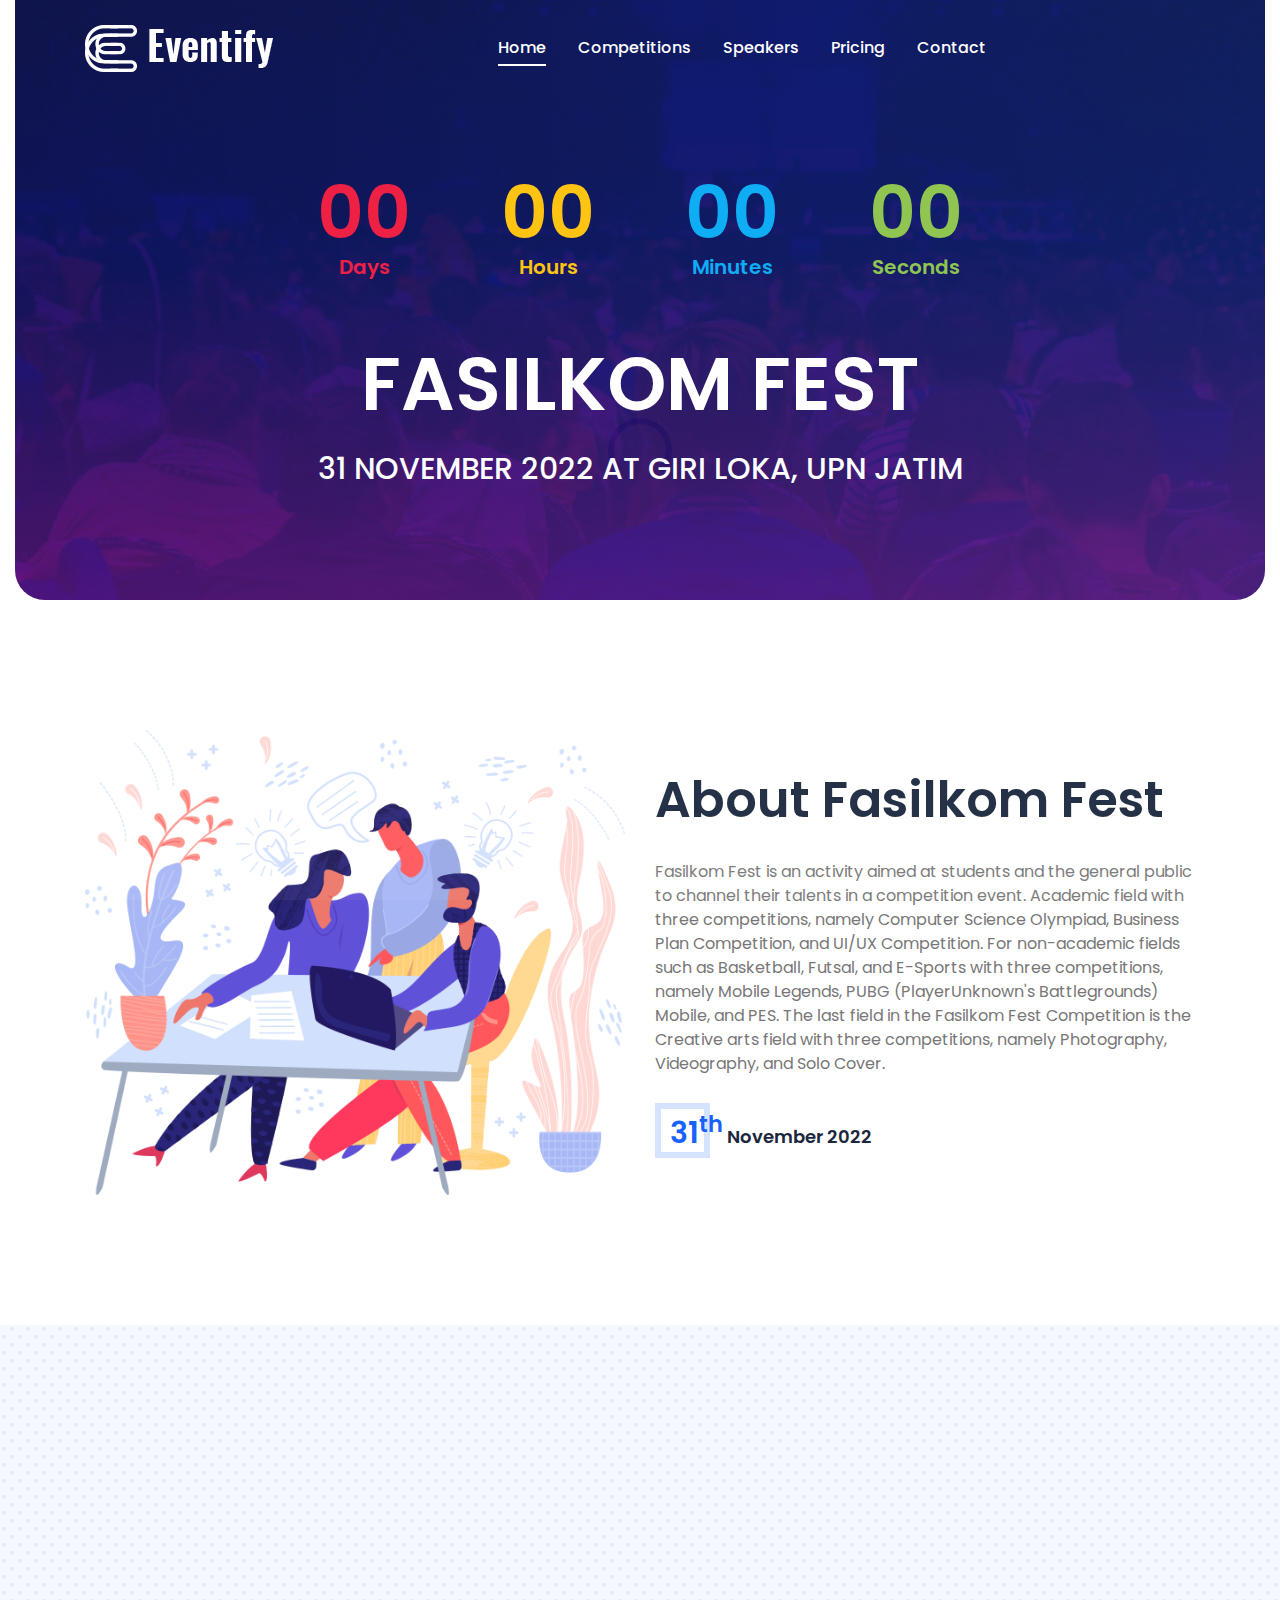
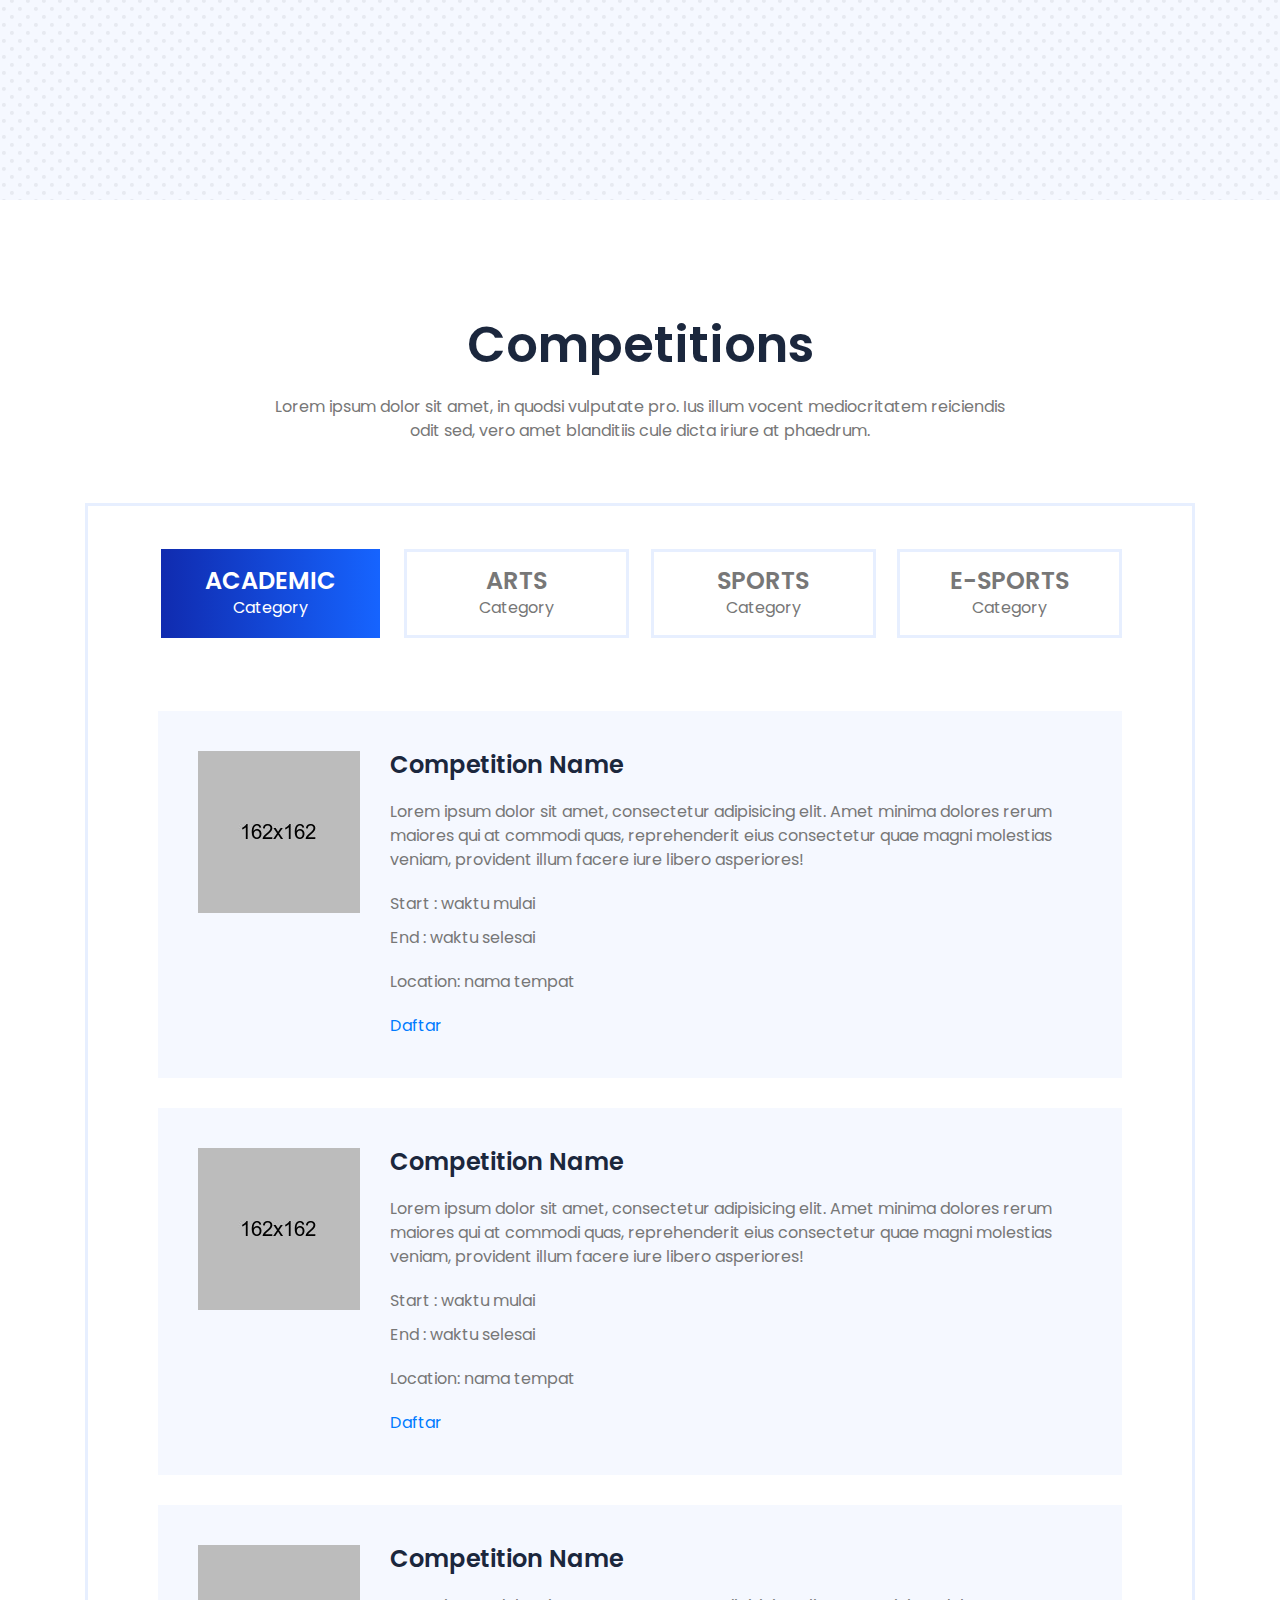
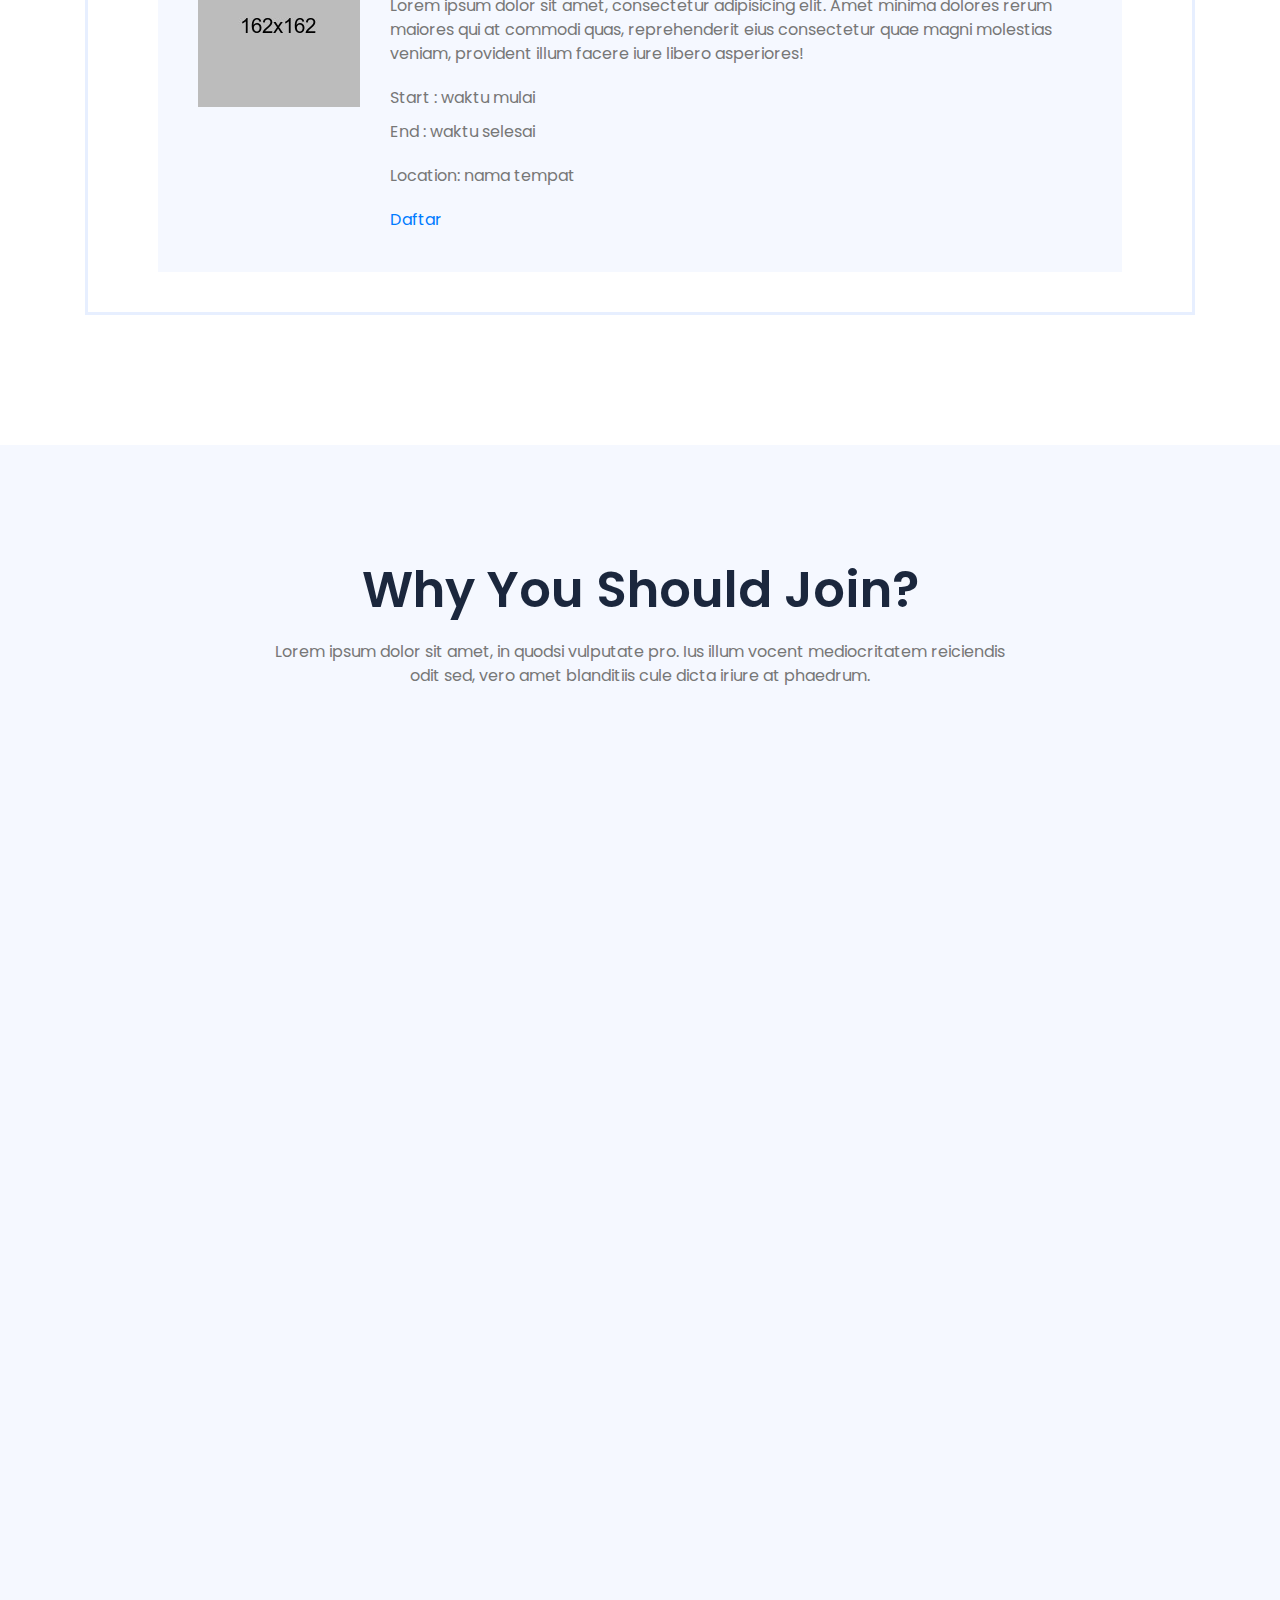
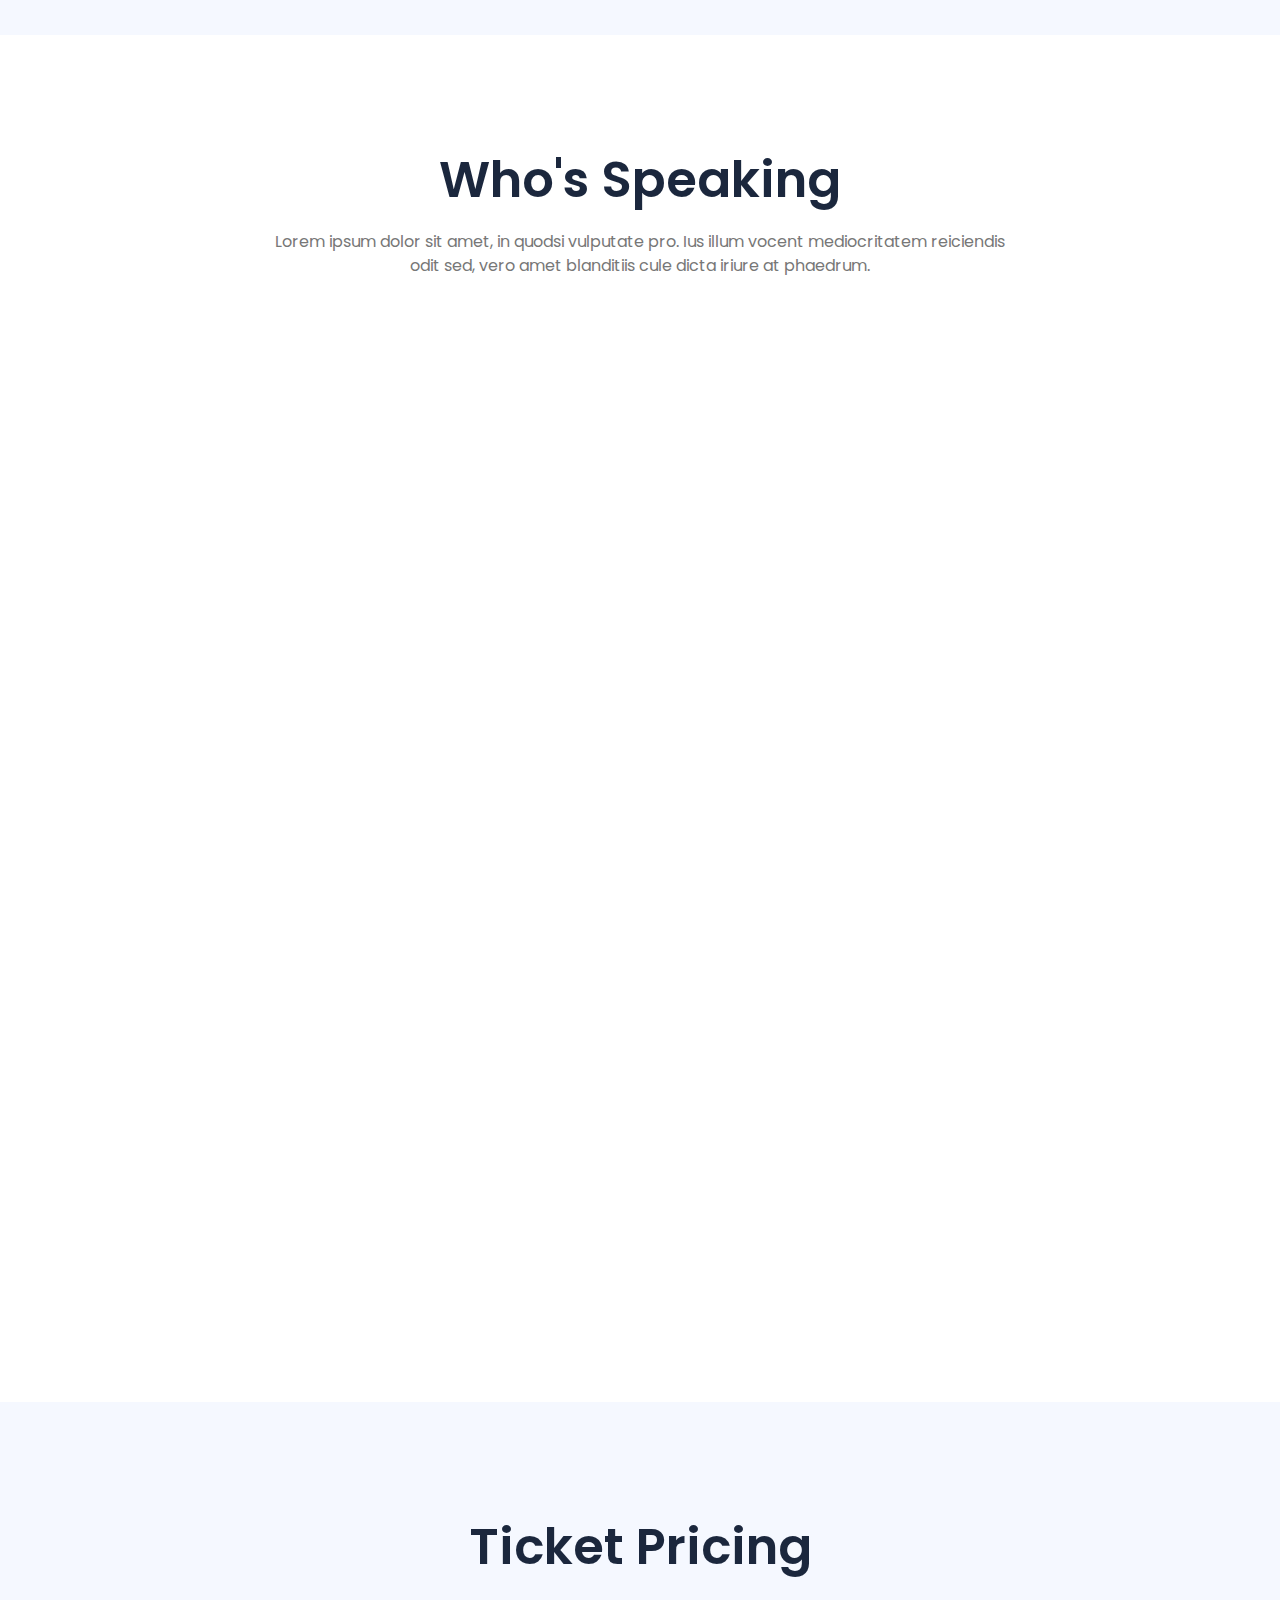
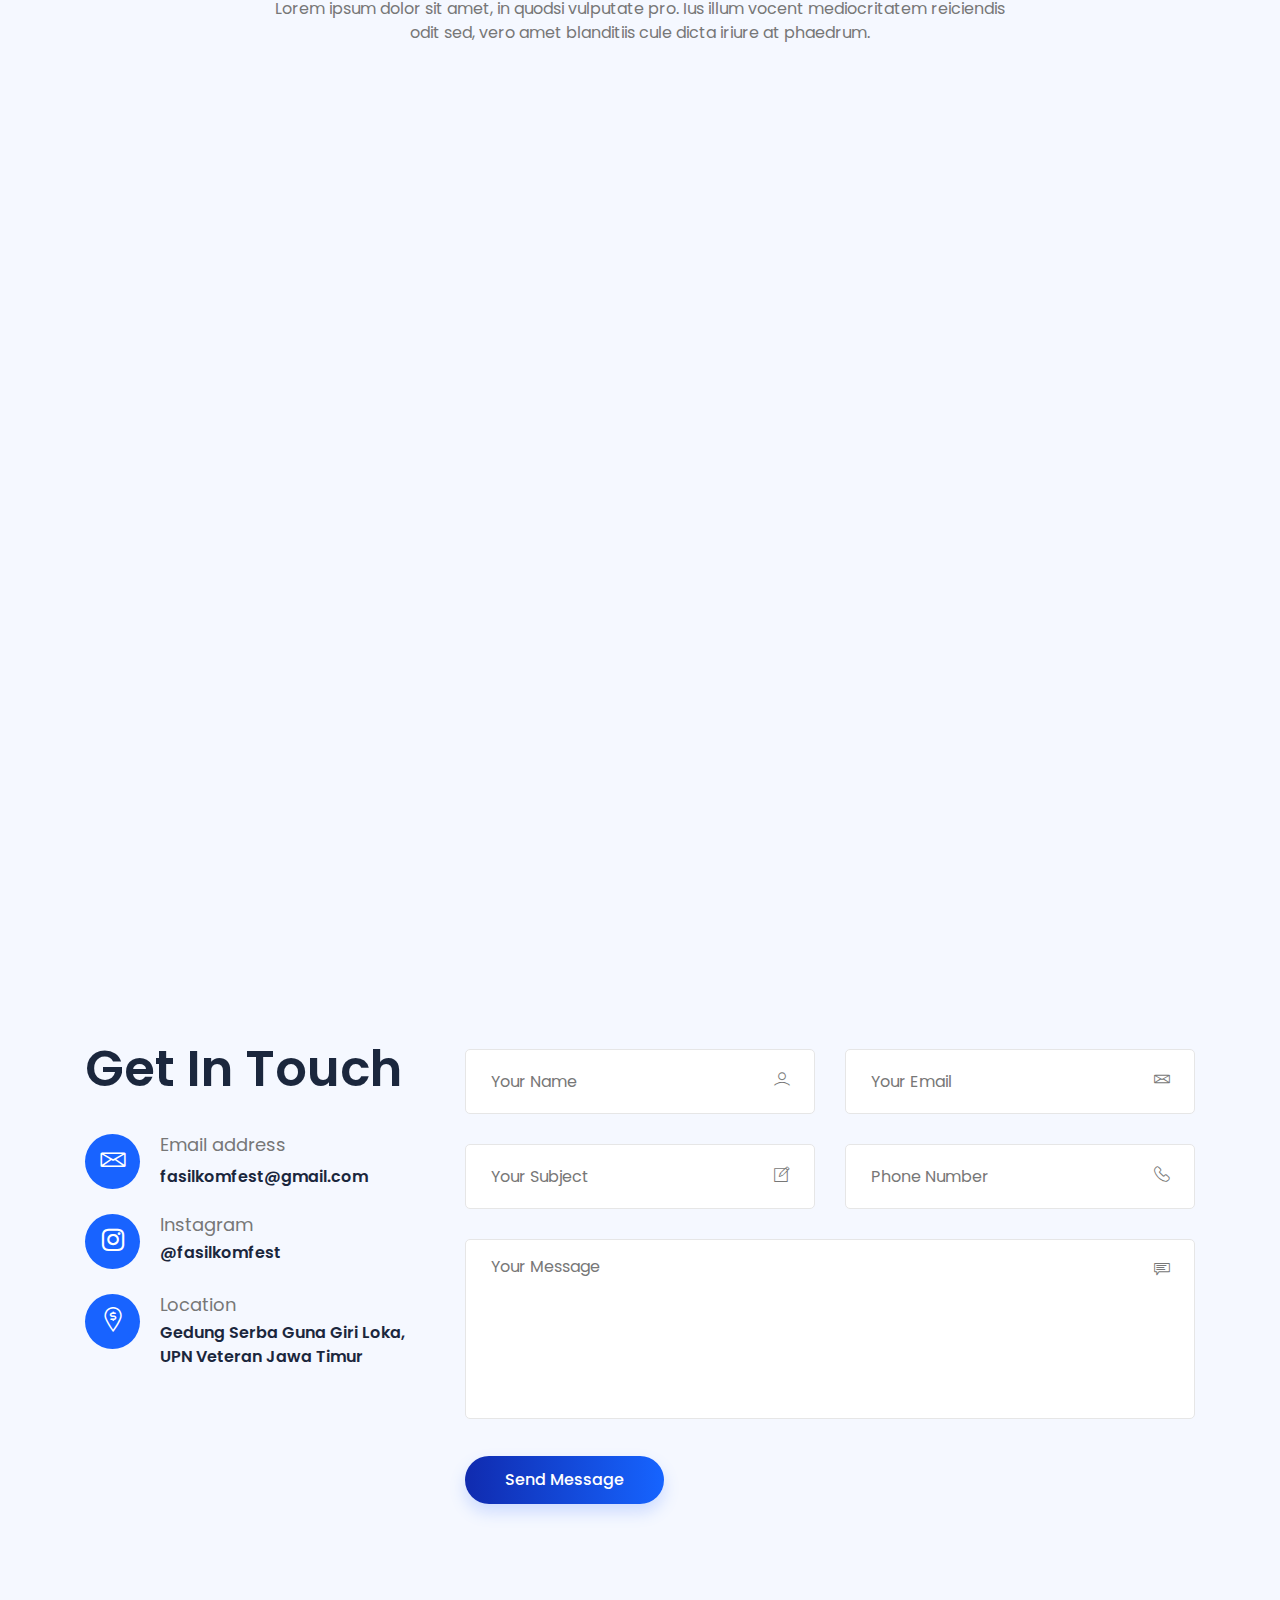
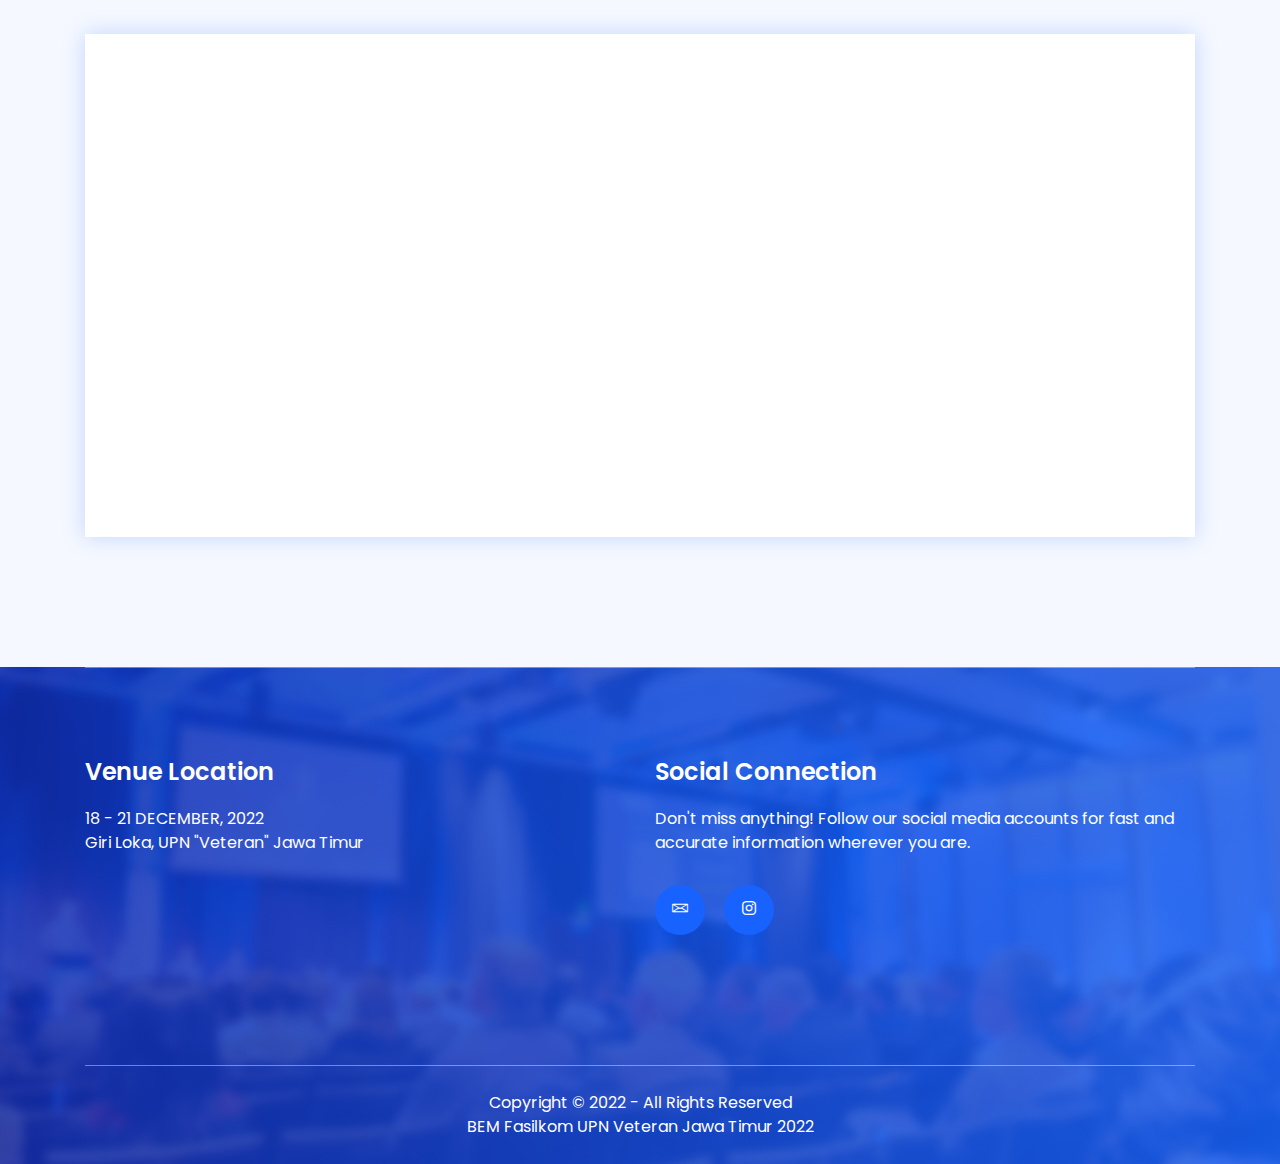
==== src/index.html @ b98eaf6b "homepage" ====
<!doctype html>
<html lang="en">

<head>

    <!--====== Required meta tags ======-->
    <meta charset="utf-8">
    <meta http-equiv="x-ua-compatible" content="ie=edge">
    <meta name="description" content="">
    <meta name="viewport" content="width=device-width, initial-scale=1, shrink-to-fit=no">

    <!--====== Title ======-->
    <title>Homepage - Fasilkom Fest</title>

    <!--====== Favicon Icon ======-->
    <link rel="shortcut icon" href="../public/images/favicon.png" type="image/png">

    <!--====== Bootstrap css ======-->
    <link rel="stylesheet" href="../public/css/bootstrap.min.css">

    <!--====== Flaticon css ======-->
    <link rel="stylesheet" href="../public/css/flaticon.css">

    <!--====== Line Icons css ======-->
    <link rel="stylesheet" href="../public/css/LineIcons.css">

    <!--====== Animate css ======-->
    <link rel="stylesheet" href="../public/css/animate.css">

    <!--====== Magnific Popup css ======-->
    <link rel="stylesheet" href="../public/css/magnific-popup.css">

    <!--====== Slick css ======-->
    <link rel="stylesheet" href="../public/css/slick.css">

    <!--====== Default css ======-->
    <link rel="stylesheet" href="../public/css/default.css">

    <!--====== Style css ======-->
    <link rel="stylesheet" href="../public/css/style.css">


</head>

<body>

    <!--====== PRELOADER PART START ======-->

    <div class="preloader">
        <div class="loader">
            <div class="ytp-spinner">
                <div class="ytp-spinner-container">
                    <div class="ytp-spinner-rotator">
                        <div class="ytp-spinner-left">
                            <div class="ytp-spinner-circle"></div>
                        </div>
                        <div class="ytp-spinner-right">
                            <div class="ytp-spinner-circle"></div>
                        </div>
                    </div>
                </div>
            </div>
        </div>
    </div>

    <!--====== PRELOADER PART ENDS ======-->

    <!--====== HEADER PART START ======-->

    <!--====== HEADER PART ENDS ======-->

    <header class="header-area">
        <div class="navbar-area navbar-two">
            <div class="container">
                <div class="row">
                    <div class="col-lg-12">
                        <nav class="navbar navbar-expand-lg">
                            <a class="navbar-brand" href="index.html">
                                <img src="../public/images/logo.png" alt="Logo">
                            </a>
                        
                            <button class="navbar-toggler" type="button" data-toggle="collapse" data-target="#navbarTwo" aria-controls="navbarTwo" aria-expanded="false" aria-label="Toggle navigation">
                                <span class="toggler-icon"></span>
                                <span class="toggler-icon"></span>
                                <span class="toggler-icon"></span>
                            </button>
                        
                            <div class="collapse navbar-collapse sub-menu-bar" id="navbarTwo">
                                <ul class="navbar-nav m-auto">
                                    <li class="nav-item active">
                                        <a class="page-scroll" href="#home">Home</a>
                                    </li>
                                    <li class="nav-item">
                                        <a class="page-scroll" href="#competition">Competitions</a>
                                    </li>
                                    <li class="nav-item">
                                        <a class="page-scroll" href="#team">Speakers</a>
                                    </li>
                                    <li class="nav-item">
                                        <a class="page-scroll" href="#pricing">Pricing</a>
                                    </li>
                                    <li class="nav-item">
                                        <a class="page-scroll" href="#contact">Contact</a>
                                    </li>
                                </ul>
                            </div>
                        
                            
                        </nav>
                        <!-- navbar -->
                    </div>
                </div> <!-- row -->
            </div> <!-- container -->
        </div>
    
        <div id="home" class="header-content-area bg_cover d-flex align-items-center" style="background-image: url(../public/images/header-bg.jpg)">
            <div class="container">
                <div class="row justify-content-center">
                    <div class="col-lg-10">
                        <div data-countdown="" id="cuntdown"></div>
                        
                        <div class="header-content text-center">
                            <h2 class="header-title">Fasilkom Fest</h2>
                            <h3 class="sub-title" id="sub-title">31 NOVEMBER 2022 AT GIRI LOKA, UPN JATIM</h3>
                        </div>  <!-- header content -->
                    </div>
                </div> <!-- row -->
            </div> <!-- container -->
        </div>
        <!-- header content -->
    </header>
    <!--====== ABOUT PART START ======-->
    
    <section id="about" class="about-area pb-130 pt-80">
        <div class="container">
            <div class="row align-items-center">
                <div class="col-lg-6">
                    <div class="about-image mt-50 wow fadeInLeft" data-wow-duration="1s">
                        <img src="../public/images/about.png" alt="About">
                    </div> <!-- about image -->
                </div>
                <div class="col-lg-6">
                    <div class="about-content mt-45 wow fadeInRight" data-wow-duration="1s">
                        <div class="section-title">
                            <h2 class="title">About Fasilkom Fest</h2>
                        </div> <!-- section title -->
    
                        <p class="text mt-30" id="deskripsi">
                            Fasilkom Fest is an activity aimed at students and the general public to channel
                            their talents in a competition event. Academic field with three competitions, namely
                            Computer Science Olympiad, Business Plan Competition, and UI/UX Competition.
                            For non-academic fields such as Basketball, Futsal, and E-Sports with three
                            competitions, namely Mobile Legends, PUBG (PlayerUnknown's Battlegrounds) Mobile, and
                            PES. The last field in the Fasilkom Fest Competition is the Creative arts field with
                            three competitions, namely Photography, Videography, and Solo Cover.
                        </p>
                        <p class="date" id="date"><span>31<sup>th</sup></span> November 2022</p>
                    </div> <!-- about content -->
                </div>
            </div> <!-- row -->
        </div> <!-- container -->
    </section>
    
    <!--====== ABOUT PART ENDS ======-->
    
    <!--====== ABOUT PART ENDS ======-->
    
    <!--====== COUNTER PART START ======-->
    
    <section id="counter" class="counter-area pt-80 pb-130">
        <div class="container">
            <div class="row">
                <div class="col-lg-3 col-sm-6">
                    <div class="single-counter text-center mt-100 wow fadeIn" data-wow-duration="1s" data-wow-delay="0s">
                        <div class="counter-icon">
                            <i class="lni-mic"></i>
                        </div>
                        <div class="counter-content">
                            <span class="count counter">45</span>
                            <p class="text">Expert Speaker</p>
                        </div>
                    </div> <!-- single counter -->
                </div>
                <div class="col-lg-3 col-sm-6">
                    <div class="single-counter text-center mt-100 wow fadeIn" data-wow-duration="1s" data-wow-delay="0.3s">
                        <div class="counter-icon">
                            <i class="lni-bulb"></i>
                        </div>
                        <div class="counter-content">
                            <span class="count counter">800</span>
                            <p class="text">Seats Available</p>
                        </div>
                    </div> <!-- single counter -->
                </div>
                <div class="col-lg-3 col-sm-6">
                    <div class="single-counter text-center mt-100 wow fadeIn" data-wow-duration="1s" data-wow-delay="0.6s">
                        <div class="counter-icon">
                            <i class="lni-briefcase"></i>
                        </div>
                        <div class="counter-content">
                            <span class="count counter">29</span>
                            <p class="text">Sponsors</p>
                        </div>
                    </div> <!-- single counter -->
                </div>
                <div class="col-lg-3 col-sm-6">
                    <div class="single-counter text-center mt-100 wow fadeIn" data-wow-duration="1s" data-wow-delay="0.9s">
                        <div class="counter-icon">
                            <i class="lni-coffee-cup"></i>
                        </div>
                        <div class="counter-content">
                            <span class="count counter">56</span>
                            <p class="text">Sessions</p>
                        </div>
                    </div> <!-- single counter -->
                </div>
            </div> <!-- row -->
        </div> <!-- container -->
    </section>
    
    <!--====== COUNTER PART ENDS ======-->
    
<!--====== COMPETITIONS PART START ======-->

<section id="competition" class="event-schedule pt-115 pb-130">
    <div class="container">
        <div class="row justify-content-center">
            <div class="col-lg-8">
                <div class="section-title text-center">
                    <h2 class="title">Competitions</h2>
                    <p class="text">Lorem ipsum dolor sit amet, in quodsi vulputate pro. Ius illum vocent mediocritatem reiciendis odit sed, vero amet blanditiis cule dicta iriure at phaedrum.</p>
                </div>
            </div>
        </div>
        <div class="row">
            <div class="col-lg-12">
                <div class="event-tab mt-60">
                    <ul class="nav justify-content-between align-items-center" id="myTab" role="tablist">
                        <li class="nav-item">
                            <a class="active" id="day-1-tab" data-toggle="tab" href="#day-1" role="tab" aria-controls="day-1" aria-selected="true">
                                <h4 class="nav-title">ACADEMIC</h4>
                                <span>Category</span>
                            </a>
                        </li>
                        <li class="nav-item">
                            <a id="day-2-tab" data-toggle="tab" href="#day-2" role="tab" aria-controls="day-2" aria-selected="false">
                                <h4 class="nav-title">ARTS</h4>
                                <span>Category</span>
                            </a>
                        </li>
                        <li class="nav-item">
                            <a id="day-3-tab" data-toggle="tab" href="#day-3" role="tab" aria-controls="day-3" aria-selected="false">
                                <h4 class="nav-title">SPORTS</h4>
                                <span>Category</span>
                            </a>
                        </li>
                        <li class="nav-item">
                            <a id="day-4-tab" data-toggle="tab" href="#day-4" role="tab" aria-controls="day-4" aria-selected="false">
                                <h4 class="nav-title">E-SPORTS</h4>
                                <span>Category</span>
                            </a>
                        </li>
                    </ul>
                    <div class="tab-content" id="myTabContent">
                        <div class="tab-pane fade show active" id="day-1" role="tabpanel" aria-labelledby="day-1-tab">
                            <div class="event-content pt-40">
                                <div class="single-event d-md-flex mt-30">
                                    <div class="event-image">
                                        <img src="../public/images/event-1.jpg" alt="Event">
                                    </div>
                                    <div class="event-content media-body">
                                        <h4 class="event-title">Competition Name</h4>
                                        <p class="text">Lorem ipsum dolor sit amet, consectetur adipisicing elit. Amet minima dolores rerum maiores qui at commodi quas, reprehenderit eius consectetur quae magni molestias veniam, provident illum facere iure libero asperiores!</p>
                                        <ul class="event-meta d-flex flex-column">
                                            <li>Start : waktu mulai</li>
                                            <li>End : waktu selesai</li>
                                        </ul>
                                        <p class="text">Location: nama tempat</p>
                                        <p class="text"><a href="#">Daftar</a></p>
                                        <!-- <a href="#">Daftar</a> -->
                                    </div>
                                </div>
                                <div class="single-event d-md-flex mt-30">
                                    <div class="event-image">
                                        <img src="../public/images/event-1.jpg" alt="Event">
                                    </div>
                                    <div class="event-content media-body">
                                        <h4 class="event-title">Competition Name</h4>
                                        <p class="text">Lorem ipsum dolor sit amet, consectetur adipisicing elit. Amet minima dolores rerum maiores qui at commodi quas, reprehenderit eius consectetur quae magni molestias veniam, provident illum facere iure libero asperiores!</p>
                                        <ul class="event-meta d-flex flex-column">
                                            <li>Start : waktu mulai</li>
                                            <li>End : waktu selesai</li>
                                        </ul>
                                        <p class="text">Location: nama tempat</p>
                                        <p class="text"><a href="#">Daftar</a></p>
                                        <!-- <a href="#">Daftar</a> -->
                                    </div>
                                </div>
                                <div class="single-event d-md-flex mt-30">
                                    <div class="event-image">
                                        <img src="../public/images/event-1.jpg" alt="Event">
                                    </div>
                                    <div class="event-content media-body">
                                        <h4 class="event-title">Competition Name</h4>
                                        <p class="text">Lorem ipsum dolor sit amet, consectetur adipisicing elit. Amet minima dolores rerum maiores qui at commodi quas, reprehenderit eius consectetur quae magni molestias veniam, provident illum facere iure libero asperiores!</p>
                                        <ul class="event-meta d-flex flex-column">
                                            <li>Start : waktu mulai</li>
                                            <li>End : waktu selesai</li>
                                        </ul>
                                        <p class="text">Location: nama tempat</p>
                                        <p class="text"><a href="#">Daftar</a></p>
                                        <!-- <a href="#">Daftar</a> -->
                                    </div>
                                </div>
                            </div>
                        </div>
                        <div class="tab-pane fade" id="day-2" role="tabpanel" aria-labelledby="day-2-tab">
                            <div class="event-content pt-40">
                                <div class="single-event d-md-flex mt-30">
                                    <div class="event-image">
                                        <img src="../public/images/event-1.jpg" alt="Event">
                                    </div>
                                    <div class="event-content media-body">
                                        <h4 class="event-title">Competition Name</h4>
                                        <p class="text">Lorem ipsum dolor sit amet, consectetur adipisicing elit. Amet minima dolores rerum maiores qui at commodi quas, reprehenderit eius consectetur quae magni molestias veniam, provident illum facere iure libero asperiores!</p>
                                        <ul class="event-meta d-flex flex-column">
                                            <li>Start : waktu mulai</li>
                                            <li>End : waktu selesai</li>
                                        </ul>
                                        <p class="text">Location: nama tempat</p>
                                        <p class="text"><a href="#">Daftar</a></p>
                                        <!-- <a href="#">Daftar</a> -->
                                    </div>
                                </div>
                                <div class="single-event d-md-flex mt-30">
                                    <div class="event-image">
                                        <img src="../public/images/event-1.jpg" alt="Event">
                                    </div>
                                    <div class="event-content media-body">
                                        <h4 class="event-title">Competition Name</h4>
                                        <p class="text">Lorem ipsum dolor sit amet, consectetur adipisicing elit. Amet minima dolores rerum maiores qui at commodi quas, reprehenderit eius consectetur quae magni molestias veniam, provident illum facere iure libero asperiores!</p>
                                        <ul class="event-meta d-flex flex-column">
                                            <li>Start : waktu mulai</li>
                                            <li>End : waktu selesai</li>
                                        </ul>
                                        <p class="text">Location: nama tempat</p>
                                        <p class="text"><a href="#">Daftar</a></p>
                                        <!-- <a href="#">Daftar</a> -->
                                    </div>
                                </div>
                                <div class="single-event d-md-flex mt-30">
                                    <div class="event-image">
                                        <img src="../public/images/event-1.jpg" alt="Event">
                                    </div>
                                    <div class="event-content media-body">
                                        <h4 class="event-title">Competition Name</h4>
                                        <p class="text">Lorem ipsum dolor sit amet, consectetur adipisicing elit. Amet minima dolores rerum maiores qui at commodi quas, reprehenderit eius consectetur quae magni molestias veniam, provident illum facere iure libero asperiores!</p>
                                        <ul class="event-meta d-flex flex-column">
                                            <li>Start : waktu mulai</li>
                                            <li>End : waktu selesai</li>
                                        </ul>
                                        <p class="text">Location: nama tempat</p>
                                        <p class="text"><a href="#">Daftar</a></p>
                                        <!-- <a href="#">Daftar</a> -->
                                    </div>
                                </div>
                            </div>
                        </div>
                        <div class="tab-pane fade" id="day-3" role="tabpanel" aria-labelledby="day-3-tab">
                            <div class="event-content pt-40">
                                <div class="single-event d-md-flex mt-30">
                                    <div class="event-image">
                                        <img src="../public/images/event-1.jpg" alt="Event">
                                    </div>
                                    <div class="event-content media-body">
                                        <h4 class="event-title">Competition Name</h4>
                                        <p class="text">Lorem ipsum dolor sit amet, consectetur adipisicing elit. Amet minima dolores rerum maiores qui at commodi quas, reprehenderit eius consectetur quae magni molestias veniam, provident illum facere iure libero asperiores!</p>
                                        <ul class="event-meta d-flex flex-column">
                                            <li>Start : waktu mulai</li>
                                            <li>End : waktu selesai</li>
                                        </ul>
                                        <p class="text">Location: nama tempat</p>
                                        <p class="text"><a href="#">Daftar</a></p>
                                        <!-- <a href="#">Daftar</a> -->
                                    </div>
                                </div>
                                <div class="single-event d-md-flex mt-30">
                                    <div class="event-image">
                                        <img src="../public/images/event-1.jpg" alt="Event">
                                    </div>
                                    <div class="event-content media-body">
                                        <h4 class="event-title">Competition Name</h4>
                                        <p class="text">Lorem ipsum dolor sit amet, consectetur adipisicing elit. Amet minima dolores rerum maiores qui at commodi quas, reprehenderit eius consectetur quae magni molestias veniam, provident illum facere iure libero asperiores!</p>
                                        <ul class="event-meta d-flex flex-column">
                                            <li>Start : waktu mulai</li>
                                            <li>End : waktu selesai</li>
                                        </ul>
                                        <p class="text">Location: nama tempat</p>
                                        <p class="text"><a href="#">Daftar</a></p>
                                        <!-- <a href="#">Daftar</a> -->
                                    </div>
                                </div>
                                <div class="single-event d-md-flex mt-30">
                                    <div class="event-image">
                                        <img src="../public/images/event-1.jpg" alt="Event">
                                    </div>
                                    <div class="event-content media-body">
                                        <h4 class="event-title">Competition Name</h4>
                                        <p class="text">Lorem ipsum dolor sit amet, consectetur adipisicing elit. Amet minima dolores rerum maiores qui at commodi quas, reprehenderit eius consectetur quae magni molestias veniam, provident illum facere iure libero asperiores!</p>
                                        <ul class="event-meta d-flex flex-column">
                                            <li>Start : waktu mulai</li>
                                            <li>End : waktu selesai</li>
                                        </ul>
                                        <p class="text">Location: nama tempat</p>
                                        <p class="text"><a href="#">Daftar</a></p>
                                        <!-- <a href="#">Daftar</a> -->
                                    </div>
                                </div>
                            </div>
                        </div>
                        <div class="tab-pane fade" id="day-4" role="tabpanel" aria-labelledby="day-4-tab">
                            <div class="event-content pt-40">
                                <div class="single-event d-md-flex mt-30">
                                    <div class="event-image">
                                        <img src="../public/images/event-1.jpg" alt="Event">
                                    </div>
                                    <div class="event-content media-body">
                                        <h4 class="event-title">Competition Name</h4>
                                        <p class="text">Lorem ipsum dolor sit amet, consectetur adipisicing elit. Amet minima dolores rerum maiores qui at commodi quas, reprehenderit eius consectetur quae magni molestias veniam, provident illum facere iure libero asperiores!</p>
                                        <ul class="event-meta d-flex flex-column">
                                            <li>Start : waktu mulai</li>
                                            <li>End : waktu selesai</li>
                                        </ul>
                                        <p class="text">Location: nama tempat</p>
                                        <p class="text"><a href="#">Daftar</a></p>
                                        <!-- <a href="#">Daftar</a> -->
                                    </div>
                                </div>
                                <div class="single-event d-md-flex mt-30">
                                    <div class="event-image">
                                        <img src="../public/images/event-1.jpg" alt="Event">
                                    </div>
                                    <div class="event-content media-body">
                                        <h4 class="event-title">Competition Name</h4>
                                        <p class="text">Lorem ipsum dolor sit amet, consectetur adipisicing elit. Amet minima dolores rerum maiores qui at commodi quas, reprehenderit eius consectetur quae magni molestias veniam, provident illum facere iure libero asperiores!</p>
                                        <ul class="event-meta d-flex flex-column">
                                            <li>Start : waktu mulai</li>
                                            <li>End : waktu selesai</li>
                                        </ul>
                                        <p class="text">Location: nama tempat</p>
                                        <p class="text"><a href="#">Daftar</a></p>
                                        <!-- <a href="#">Daftar</a> -->
                                    </div>
                                </div>
                                <div class="single-event d-md-flex mt-30">
                                    <div class="event-image">
                                        <img src="../public/images/event-1.jpg" alt="Event">
                                    </div>
                                    <div class="event-content media-body">
                                        <h4 class="event-title">Competition Name</h4>
                                        <p class="text">Lorem ipsum dolor sit amet, consectetur adipisicing elit. Amet minima dolores rerum maiores qui at commodi quas, reprehenderit eius consectetur quae magni molestias veniam, provident illum facere iure libero asperiores!</p>
                                        <ul class="event-meta d-flex flex-column">
                                            <li>Start : waktu mulai</li>
                                            <li>End : waktu selesai</li>
                                        </ul>
                                        <p class="text">Location: nama tempat</p>
                                        <p class="text"><a href="#">Daftar</a></p>
                                        <!-- <a href="#">Daftar</a> -->
                                    </div>
                                </div>
                            </div>
                        </div>
                    </div>
                </div>
            </div>
        </div>
    </div>
</section>

<!--====== COMPETITIONS PART ENDS ======-->
    
    <!--====== FEATURES PART START ======-->
    
    <section id="features" class="features-area pt-115 pb-130 gray-bg">
        <div class="container">
            <div class="row justify-content-center">
                <div class="col-lg-8">
                    <div class="section-title text-center pb-20">
                        <h2 class="title">Why You Should Join?</h2>
                        <p class="text">Lorem ipsum dolor sit amet, in quodsi vulputate pro. Ius illum vocent mediocritatem reiciendis odit sed, vero amet blanditiis cule dicta iriure at phaedrum.</p>
                    </div> <!-- section title -->
                </div>
            </div> <!-- row -->
            <div class="row justify-content-center">
                <div class="col-lg-4 col-md-6 col-sm-8">
                    <div class="single-features text-center mt-30 wow fadeIn" data-wow-duration="1s" data-wow-delay="0s">
                        <div class="features-icon">
                            <i class="lni-microphone"></i>
                            <span>01</span>
                        </div>
                        <div class="features-content">
                            <h4 class="features-title"><a href="#">Great Speakers</a></h4>
                            <p class="text">Lorem ipsum dolor sit amet, consectetur adipisicing elit, sed do eiusmod tempor dunt ut labore et dolore magna aliqua. Ut enim ad minim veniam.</p>
                        </div>
                    </div> <!-- single features -->
                </div>
                <div class="col-lg-4 col-md-6 col-sm-8">
                    <div class="single-features text-center mt-30 wow fadeIn" data-wow-duration="1s" data-wow-delay="0.5s">
                        <div class="features-icon">
                            <i class="lni-users"></i>
                            <span>02</span>
                        </div>
                        <div class="features-content">
                            <h4 class="features-title"><a href="#">New People</a></h4>
                            <p class="text">Lorem ipsum dolor sit amet, consectetur adipisicing elit, sed do eiusmod tempor dunt ut labore et dolore magna aliqua. Ut enim ad minim veniam.</p>
                        </div>
                    </div> <!-- single features -->
                </div>
                <div class="col-lg-4 col-md-6 col-sm-8">
                    <div class="single-features text-center mt-30 wow fadeIn" data-wow-duration="1s" data-wow-delay="1s">
                        <div class="features-icon">
                            <i class="lni-bullhorn"></i>
                            <span>03</span>
                        </div>
                        <div class="features-content">
                            <h4 class="features-title"><a href="#">Global Event</a></h4>
                            <p class="text">Lorem ipsum dolor sit amet, consectetur adipisicing elit, sed do eiusmod tempor dunt ut labore et dolore magna aliqua. Ut enim ad minim veniam.</p>
                        </div>
                    </div> <!-- single features -->
                </div>
                <div class="col-lg-4 col-md-6 col-sm-8">
                    <div class="single-features text-center mt-30 wow fadeIn" data-wow-duration="1s" data-wow-delay="0.5s">
                        <div class="features-icon">
                            <i class="lni-heart"></i>
                            <span>04</span>
                        </div>
                        <div class="features-content">
                            <h4 class="features-title"><a href="#">Get Inspired</a></h4>
                            <p class="text">Lorem ipsum dolor sit amet, consectetur adipisicing elit, sed do eiusmod tempor dunt ut labore et dolore magna aliqua. Ut enim ad minim veniam.</p>
                        </div>
                    </div> <!-- single features -->
                </div>
                <div class="col-lg-4 col-md-6 col-sm-8">
                    <div class="single-features text-center mt-30 wow fadeIn" data-wow-duration="1s" data-wow-delay="1s">
                        <div class="features-icon">
                            <i class="lni-cup"></i>
                            <span>05</span>
                        </div>
                        <div class="features-content">
                            <h4 class="features-title"><a href="#">Networking Session</a></h4>
                            <p class="text">Lorem ipsum dolor sit amet, consectetur adipisicing elit, sed do eiusmod tempor dunt ut labore et dolore magna aliqua. Ut enim ad minim veniam.</p>
                        </div>
                    </div> <!-- single features -->
                </div>
                <div class="col-lg-4 col-md-6 col-sm-8">
                    <div class="single-features text-center mt-30 wow fadeIn" data-wow-duration="1s" data-wow-delay="1.5s">
                        <div class="features-icon">
                            <i class="lni-gallery"></i>
                            <span>06</span>
                        </div>
                        <div class="features-content">
                            <h4 class="features-title"><a href="#">Meet New Faces</a></h4>
                            <p class="text">Lorem ipsum dolor sit amet, consectetur adipisicing elit, sed do eiusmod tempor dunt ut labore et dolore magna aliqua. Ut enim ad minim veniam.</p>
                        </div>
                    </div> <!-- single features -->
                </div>
            </div> <!-- row -->
        </div> <!-- container -->
    </section>
    
    <!--====== FEATURES PART ENDS ======-->
    
    <!--====== TEAM PART START ======-->
    
    <section id="team" class="team-area pt-115 pb-130">
        <div class="container">
            <div class="row justify-content-center">
                <div class="col-lg-8">
                    <div class="section-title text-center pb-20">
                        <h2 class="title">Who's Speaking</h2>
                        <p class="text">Lorem ipsum dolor sit amet, in quodsi vulputate pro. Ius illum vocent mediocritatem reiciendis odit sed, vero amet blanditiis cule dicta iriure at phaedrum.</p>
                    </div> <!-- section title -->
                </div>
            </div> <!-- row -->
    
            <div class="row">
                <div class="col-lg-4 col-sm-6">
                    <div class="single-team text-center mt-30 wow fadeIn" data-wow-duration="1s" data-wow-delay="0s">
                        <div class="team-image">
                            <img src="../public/images/team-1.jpg" alt="Team">
                        </div>
                        <div class="team-content">
                            <div class="team-social">
                                <ul class="social">
                                    <li><a href="#"><i class="lni-instagram-original"></i></a></li>
                                    <li><a href="#"><i class="lni-envelope"></i></a></li>
                                    <li><a href="#"><i class="lni-linkedin-original"></i></a></li>
                                </ul>
                            </div>
                            <h4 class="team-name"><a href="#">Mark A. Parker</a></h4>
                            <span class="sub-title">Web Developer</span>
                        </div>
                    </div> <!-- single team -->
                </div>
                <div class="col-lg-4 col-sm-6">
                    <div class="single-team text-center mt-30 wow fadeIn" data-wow-duration="1s" data-wow-delay="0.5s">
                        <div class="team-image">
                            <img src="../public/images/team-2.jpg" alt="Team">
                        </div>
                        <div class="team-content">
                            <div class="team-social">
                                <ul class="social">
                                    <li><a href="#"><i class="lni-instagram-original"></i></a></li>
                                    <li><a href="#"><i class="lni-envelope"></i></a></li>
                                    <li><a href="#"><i class="lni-linkedin-original"></i></a></li>
                                </ul>
                            </div>
                            <h4 class="team-name"><a href="#">Jonathan P Deo</a></h4>
                            <span class="sub-title">UX Speacilist</span>
                        </div>
                    </div> <!-- single team -->
                </div>
                <div class="col-lg-4 col-sm-6">
                    <div class="single-team text-center mt-30 wow fadeIn" data-wow-duration="1s" data-wow-delay="1s">
                        <div class="team-image">
                            <img src="../public/images/team-3.jpg" alt="Team">
                        </div>
                        <div class="team-content">
                            <div class="team-social">
                                <ul class="social">
                                    <li><a href="#"><i class="lni-instagram-original"></i></a></li>
                                    <li><a href="#"><i class="lni-envelope"></i></a></li>
                                    <li><a href="#"><i class="lni-linkedin-original"></i></a></li>
                                </ul>
                            </div>
                            <h4 class="team-name"><a href="#">Adam Smith</a></h4>
                            <span class="sub-title">UX Speacilist</span>
                        </div>
                    </div> <!-- single team -->
                </div>
                <div class="col-lg-4 col-sm-6">
                    <div class="single-team text-center mt-30 wow fadeIn" data-wow-duration="1s" data-wow-delay="0.5s">
                        <div class="team-image">
                            <img src="../public/images/team-4.jpg" alt="Team">
                        </div>
                        <div class="team-content">
                            <div class="team-social">
                                <ul class="social">
                                    <li><a href="#"><i class="lni-instagram-original"></i></a></li>
                                    <li><a href="#"><i class="lni-envelope"></i></a></li>
                                    <li><a href="#"><i class="lni-linkedin-original"></i></a></li>
                                </ul>
                            </div>
                            <h4 class="team-name"><a href="#">Robert Jhonson</a></h4>
                            <span class="sub-title">UX Speacilist</span>
                        </div>
                    </div> <!-- single team -->
                </div>
                <div class="col-lg-4 col-sm-6">
                    <div class="single-team text-center mt-30 wow fadeIn" data-wow-duration="1s" data-wow-delay="1s">
                        <div class="team-image">
                            <img src="../public/images/team-5.jpg" alt="Team">
                        </div>
                        <div class="team-content">
                            <div class="team-social">
                                <ul class="social">
                                    <li><a href="#"><i class="lni-instagram-original"></i></a></li>
                                    <li><a href="#"><i class="lni-envelope"></i></a></li>
                                    <li><a href="#"><i class="lni-linkedin-original"></i></a></li>
                                </ul>
                            </div>
                            <h4 class="team-name"><a href="#">Jonathan P Deo</a></h4>
                            <span class="sub-title">UX Speacilist</span>
                        </div>
                    </div> <!-- single team -->
                </div>
                <div class="col-lg-4 col-sm-6">
                    <div class="single-team text-center mt-30 wow fadeIn" data-wow-duration="1s" data-wow-delay="1.5s">
                        <div class="team-image">
                            <img src="../public/images/team-6.jpg" alt="Team">
                        </div>
                        <div class="team-content">
                            <div class="team-social">
                                <ul class="social">
                                    <li><a href="#"><i class="lni-instagram-original"></i></a></li>
                                    <li><a href="#"><i class="lni-envelope"></i></a></li>
                                    <li><a href="#"><i class="lni-linkedin-original"></i></a></li>
                                </ul>
                            </div>
                            <h4 class="team-name"><a href="#">Steve Jk Jobs</a></h4>
                            <span class="sub-title">UX Speacilist</span>
                        </div>
                    </div> <!-- single team -->
                </div>
            </div> <!-- row -->
        </div> <!-- container -->
    </section>
    
    <!--====== TEAM PART ENDS ======-->
    
    <!--====== PRICING PART START ======-->
    
    <section id="pricing" class="pricing-area pt-115 pb-200 gray-bg">
        <div class="container">
            <div class="row justify-content-center">
                <div class="col-lg-8">
                    <div class="section-title text-center pb-20">
                        <h2 class="title">Ticket Pricing</h2>
                        <p class="text">Lorem ipsum dolor sit amet, in quodsi vulputate pro. Ius illum vocent mediocritatem reiciendis odit sed, vero amet blanditiis cule dicta iriure at phaedrum.</p>
                    </div> <!-- section title -->
                </div>
            </div> <!-- row -->
            <div class="row justify-content-center">
                <div class="col-lg-4 col-md-8 col-sm-9">
                    <div class="single-pricing text-center mt-30 wow fadeInLeft" data-wow-duration="1s" data-wow-delay="0s">
                        <div class="pricing-name">
                            <h4 class="pricing-title">BASIC PASS</h4>
                            <span class="sub-title">Price Excluding 20% VAT</span>
                        </div>
                        <div class="pricing-price">
                            <span>$ 29.00</span>
                            <p class="text">Per Day</p>
                        </div>
                        <div class="pricing-list">
                            <ul>
                                <li>Pro Regular Seating</li>
                                <li>Best Comfortable Seat</li>
                                <li>Coffee Break With Snacks</li>
                                <li>One Workshop For Practise</li>
                                <li>Course Certificate</li>
                            </ul>
                        </div>
                        <div class="pricing-btn">
                            <a class="main-btn" href="javascript:(0)">Buy Ticket</a>
                        </div>
                    </div> <!-- single pricing -->
                </div>
                <div class="col-lg-4 col-md-8 col-sm-9">
                    <div class="single-pricing active text-center mt-30 wow fadeInUp" data-wow-duration="1s" data-wow-delay="0s">
                        <div class="pricing-name">
                            <h4 class="pricing-title">STANDARD PASS</h4>
                            <span class="sub-title">Price Excluding 20% VAT</span>
                        </div>
                        <div class="pricing-price">
                            <span>$ 39.00</span>
                            <p class="text">Per Day</p>
                        </div>
                        <div class="pricing-list">
                            <ul>
                                <li>Pro Regular Seating</li>
                                <li>Best Comfortable Seat</li>
                                <li>Coffee Break With Snacks</li>
                                <li>One Workshop For Practise</li>
                                <li>Course Certificate</li>
                            </ul>
                        </div>
                        <div class="pricing-btn">
                            <a class="main-btn main-btn-2" href="#">Buy Ticket</a>
                        </div>
                    </div> <!-- single pricing -->
                </div>
                <div class="col-lg-4 col-md-8 col-sm-9">
                    <div class="single-pricing text-center mt-30 wow fadeInRight" data-wow-duration="1s" data-wow-delay="0s">
                        <div class="pricing-name">
                            <h4 class="pricing-title">PREMIUM PASS</h4>
                            <span class="sub-title">Price Excluding 20% VAT</span>
                        </div>
                        <div class="pricing-price">
                            <span>$ 49.00</span>
                            <p class="text">Per Day</p>
                        </div>
                        <div class="pricing-list">
                            <ul>
                                <li>Pro Regular Seating</li>
                                <li>Best Comfortable Seat</li>
                                <li>Coffee Break With Snacks</li>
                                <li>One Workshop For Practise</li>
                                <li>Course Certificate</li>
                            </ul>
                        </div>
                        <div class="pricing-btn">
                            <a class="main-btn" href="#">Buy Ticket</a>
                        </div>
                    </div> <!-- single pricing -->
                </div>
            </div> <!-- row -->
        </div> <!-- container -->
    </section>

    <section id="contact" class="contact-area pt-80 pb-130 gray-bg">
        <div class="container">
            <div class="row">
                <div class="col-lg-4">
                    <div class="contact-info pt-40">
                        <div class="section-title pb-10">
                            <h2 class="title">Get In Touch</h2>
                        </div> <!-- section title -->
                        <ul>
                            <li>
                                <div class="single-info d-flex mt-25">
                                    <div class="info-icon">
                                        <i class="lni-envelope"></i>
                                    </div>
                                    <div class="info-content media-body">
                                        <h6 class="info-title">Email address</h6>
                                        <p class="text" id="email"></p>
                                        <a href="mailto:fasilkomfest@gmail.com" target="_blank">
                                                <p class="text" id="email">fasilkomfest@gmail.com</p></a>
                                    </div>
                                </div> <!-- single info -->
                            </li>
                            <li>
                                <div class="single-info d-flex mt-25">
                                    <div class="info-icon">
                                        <i class="lni-instagram-original"></i>
                                    </div>
                                    <div class="info-content media-body">
                                        <h6 class="info-title">Instagram</h6>
                                            <a href="https://instagram.com/fasilkomfest" target="_blank">
                                                <p class="text" id="instagram">@fasilkomfest</p></a>
                                    </div>
                                </div> <!-- single info -->
                            </li>
                            <li>
                                <div class="single-info d-flex mt-25">
                                    <div class="info-icon">
                                        <i class="lni-money-location"></i>
                                    </div>
                                    <div class="info-content media-body">
                                        <h6 class="info-title">Location</h6>
                                        <p class="text">Gedung Serba Guna Giri Loka, UPN Veteran Jawa Timur</p>
                                    </div>
                                </div> <!-- single info -->
                            </li>
                        </ul>
                    </div> <!-- contact info -->
                </div>
                <div class="col-lg-8">
                    <div class="contact-form pt-20">
                        <form id="contact-form" action="{{ asset('front') }}/contact.php" method="post">
                            <div class="row">
                                <div class="col-md-6">
                                    <div class="single-form">
                                        <input type="text" name="name" placeholder="Your Name">
                                        <i class="lni-user"></i>
                                    </div> <!-- single form -->
                                </div>
                                <div class="col-md-6">
                                    <div class="single-form">
                                        <input type="email" name="email" placeholder="Your Email">
                                        <i class="lni-envelope"></i>
                                    </div> <!-- single form -->
                                </div>
                                <div class="col-md-6">
                                    <div class="single-form">
                                        <input type="text" name="subject" placeholder="Your Subject">
                                        <i class="lni-pencil-alt"></i>
                                    </div> <!-- single form -->
                                </div>
                                <div class="col-md-6">
                                    <div class="single-form">
                                        <input type="text" name="number" placeholder="Phone Number">
                                        <i class="lni-phone-handset"></i>
                                    </div> <!-- single form -->
                                </div>
                                <div class="col-md-12">
                                    <div class="single-form">
                                        <textarea name="message" placeholder="Your Message"></textarea>
                                        <i class="lni-comment-alt"></i>
                                    </div> <!-- single form -->
                                </div>
                                <p class="form-message"></p>
                                <div class="col-md-12">
                                    <div class="single-form">
                                        <button type="submit" class="main-btn main-btn-2">Send Message</button>
                                    </div> <!-- single form -->
                                </div>
                            </div> <!-- row -->
                        </form>
                    </div> <!-- contact form -->
                </div>
            </div> <!-- row -->
            <div class="row">
                    <div class="col-lg-12">
                        <div class="contact-map pt-130">
                            <div class="gmap_canvas">                            
                                <iframe id="gmap_canvas" src="https://www.google.com/maps/embed?pb=!1m18!1m12!1m3!1d3957.1796088098577!2d112.7861360145041!3d-7.333715874165947!2m3!1f0!2f0!3f0!3m2!1i1024!2i768!4f13.1!3m3!1m2!1s0x2dd7fab87edcad15%3A0xb26589947991eea1!2sUniversitas%20Pembangunan%20Nasional%20%E2%80%9CVeteran%E2%80%9D%20Jawa%20Timur!5e0!3m2!1sen!2sid!4v1665643761047!5m2!1sen!2sid" width="600" height="450" style="border:0;" allowfullscreen="" loading="lazy" referrerpolicy="no-referrer-when-downgrade"></iframe>    
                            </div>
                        </div> <!-- contact map -->
                    </div>
                </div> <!-- row -->
        </div> <!-- container -->
    </section>
    
    <!--====== CONTACT PART ENDS ======-->

<!--====== FOOTER PART START ======-->

<section id="footer" class="footer-area bg_cover" style="background-image: url(../public/images/footer.jpg)">
    <div class="footer-widget">
        <div class="container">
            <div class="widget  pt-50 pb-130">
                <div class="row">
                    <div class="col-lg-6">
                        <div class="footer-address mt-40">
                            <h5 class="f-title">Venue Location</h5>
                            <p class="text">18 - 21 DECEMBER, 2022 <br> Giri Loka, UPN "Veteran" Jawa Timur</p>
                        </div> <!-- footer address -->
                    </div>
                    <div class="col-lg-6">
                        <div class="footer-contact mt-40">
                            <h5 class="f-title">Social Connection</h5>
                            <p class="text">Don't miss anything! Follow our social media accounts for fast and accurate information wherever you are.</p>
                            <ul class="social">
                                <!-- <li><a href="#"><i class="lni-facebook-filled"></i></a></li> -->
                                <li><a href="mailto:fasilkomfest@gmail.com" id="link-email" target="_blank"><i class="lni-envelope"></i></a></li>
                                <li><a href="https://instagram.com/fasilkomfest" id="link-instagram" target="_blank"><i class="lni-instagram-original"></i></a></li>
                            </ul>
                        </div>
                    </div>
                </div> <!-- row -->
            </div> <!-- widget -->
        </div> <!-- container -->
    </div> <!-- footer widget -->
    
    <div class="footer-copyright">
        <div class="container">
            <div class="row">
                <div class="col-lg-12">
                    <div class="copyright text-center">
                        <p class="text">Copyright © 2022 - All Rights Reserved</p>
                        <p class="text"><a href="https://instagram.com/bemfasilkom_upnvjatim" rel="nofollow">BEM Fasilkom UPN Veteran Jawa Timur 2022</a></p>
                    </div> <!-- copyright -->
                </div>
            </div> <!-- row -->
        </div> <!-- container -->
    </div> <!-- container -->
</section>

<!--====== FOOTER PART ENDS ======-->
    
    <!--====== BACK TOP TOP PART START ======-->

    <a href="#" class="back-to-top"><i class="lni-chevron-up"></i></a>

    <!--====== BACK TOP TOP PART ENDS ======--> 

    <!--====== PART START ======-->

<!--
    <section class="">
        <div class="container">
            <div class="row">
                <div class="col-lg-">
                    
                </div>
            </div>
        </div>
    </section>
-->

    <!--====== PART ENDS ======-->

    <!-- row -->

    <!--====== jquery js ======-->
    <script src="../public/js/vendor/modernizr-3.6.0.min.js"></script>
    <script src="../public/js/vendor/jquery-1.12.4.min.js"></script>

    <!--====== Bootstrap js ======-->
    <script src="../public/js/bootstrap.min.js"></script>
    <script src="../public/js/popper.min.js"></script>

    <!--====== Counter Up js ======-->
    <script src="../public/js/waypoints.min.js"></script>
    <script src="../public/js/jquery.counterup.min.js"></script>

    <!--====== Slick js ======-->
    <script src="../public/js/slick.min.js"></script>

    <!--====== Magnific Popup js ======-->
    <script src="../public/js/jquery.magnific-popup.min.js"></script>

    <!--====== Scrolling Nav js ======-->
    <script src="../public/js/jquery.easing.min.js"></script>
    <script src="../public/js/scrolling-nav.js"></script>

    <!--====== Countdown js ======-->
    <script src="../public/js/jquery.countdown.min.js"></script>

    <!--====== wow js ======-->
    <script src="../public/js/wow.min.js"></script>

    <!--====== Ajax Contact js ======-->
    <script src="../public/js/ajax-contact.js"></script>

    <!--====== Main js ======-->
    <script src="../public/js/main.js"></script>

    <!--====== My js ======-->
    
    
    <script src="http://www.datejs.com/build/date.js" type="text/javascript"></script>
<script>
    $(document).ready(function() {
        getDetail.loadData = "1"
    })

    const getDetail = {
        set loadData(data) {
            const urlDetail = URL_DATA + "/informasi/" + data
            Functions.prototype.requestDetail(getDetail, urlDetail)
        },
        set successData(response) {
            let closing_date = response.closing_date
            // replace "-" with "/"
            closing_date = closing_date.replace(/-/g, "/")
            $('#cuntdown').countdown(closing_date, function(event) {
                $(this).html(event.strftime('<div class="countdown-item"><span class="countdown-time">%D</span><span class="countdown-text">Days</span></div><div class="countdown-item"><span class="countdown-time">%H</span><span class="countdown-text">Hours</span></div><div class="countdown-item"><span class="countdown-time">%M</span><span class="countdown-text">Minutes</span></div><div class="countdown-item"><span class="countdown-time">%S</span><span class="countdown-text">Seconds</span></div>'));
            });

            let date = new Date(response.closing_date)
            var getDate = date.getDate()
            var monthNames = ["January", "February", "March", "April", "May", "June",
                "July", "August", "September", "October", "November", "December"
            ];
            var getMonth = date.getMonth()
            getMonth = monthNames[getMonth - 1]
            var getYear = date.getFullYear()
            $('#sub-title').html(getDate + ", " + getMonth + " " + getYear + " in " + response.venue)

            $('#deskripsi').html(response.description)
            getYear = date.getFullYear().toString().slice(-2);
            $('#date').html('<span id="date">' + getDate + '<sup>th</sup></span> ' + getMonth + '’ ' + getYear)

            $('#email').html(response.email)
            $('#instagram').html('@' + response.instagram)

            $('#link-email').attr('href', 'mailto:' + response.email)
            $('#link-instagram').attr('href', 'https://www.instagram.com/' + response.instagram)
        },
        set errorData(err) {
            console.log(err);
        }
    }
</script>

</body>

</html>
---- public/css/flaticon.css ----
/*
  	Flaticon icon font: Flaticon
  	Creation date: 17/07/2019 12:06
  	*/

@font-face {
  font-family: "Flaticon";
  src: url("../fonts/Flaticon.eot");
  src: url("../fonts/Flaticon.eot?#iefix") format("embedded-opentype"),
       url("../fonts/Flaticon.woff2") format("woff2"),
       url("../fonts/Flaticon.woff") format("woff"),
       url("../fonts/Flaticon.ttf") format("truetype"),
       url("../fonts/Flaticon.svg#Flaticon") format("svg");
  font-weight: normal;
  font-style: normal;
}

@media screen and (-webkit-min-device-pixel-ratio:0) {
  @font-face {
    font-family: "Flaticon";
    src: url("../fonts/Flaticon.svg#Flaticon") format("svg");
  }
}

[class^="flaticon-"]:before, [class*=" flaticon-"]:before,
[class^="flaticon-"]:after, [class*=" flaticon-"]:after {   
    font-family: Flaticon;
    font-style: normal;
}

.flaticon-microphone:before { content: "\f100"; }
.flaticon-coffee-cup:before { content: "\f101"; }
.flaticon-chair:before { content: "\f102"; }
.flaticon-dollar-sing:before { content: "\f103"; }
.flaticon-karaoke:before { content: "\f104"; }
.flaticon-team:before { content: "\f105"; }
.flaticon-calendar:before { content: "\f106"; }
.flaticon-creative:before { content: "\f107"; }
.flaticon-network:before { content: "\f108"; }
.flaticon-laugh:before { content: "\f109"; }
---- public/css/default.css ----
/* Deafult Margin & Padding */
/*-- Margin Top --*/
.mt-5 {
	margin-top: 5px;
}
.mt-10 {
	margin-top: 10px;
}
.mt-15 {
	margin-top: 15px;
}
.mt-20 {
	margin-top: 20px;
}
.mt-25 {
	margin-top: 25px;
}
.mt-30 {
	margin-top: 30px;
}
.mt-35 {
	margin-top: 35px;
}
.mt-40 {
	margin-top: 40px;
}
.mt-45 {
	margin-top: 45px;
}
.mt-50 {
	margin-top: 50px;
}
.mt-55 {
	margin-top: 55px;
}
.mt-60 {
	margin-top: 60px;
}
.mt-65 {
	margin-top: 65px;
}
.mt-70 {
	margin-top: 70px;
}
.mt-75 {
	margin-top: 75px;
}
.mt-80 {
	margin-top: 80px;
}
.mt-85 {
	margin-top: 85px;
}
.mt-90 {
	margin-top: 90px;
}
.mt-95 {
	margin-top: 95px;
}
.mt-100 {
	margin-top: 100px;
}
.mt-105 {
	margin-top: 105px;
}
.mt-110 {
	margin-top: 110px;
}
.mt-115 {
	margin-top: 115px;
}
.mt-120 {
	margin-top: 120px;
}
.mt-125 {
	margin-top: 125px;
}
.mt-130 {
	margin-top: 130px;
}
.mt-135 {
	margin-top: 135px;
}
.mt-140 {
	margin-top: 140px;
}
.mt-145 {
	margin-top: 145px;
}
.mt-150 {
	margin-top: 150px;
}
.mt-155 {
	margin-top: 155px;
}
.mt-160 {
	margin-top: 160px;
}
.mt-165 {
	margin-top: 165px;
}
.mt-170 {
	margin-top: 170px;
}
.mt-175 {
	margin-top: 175px;
}
.mt-180 {
	margin-top: 180px;
}
.mt-185 {
	margin-top: 185px;
}
.mt-190 {
	margin-top: 190px;
}
.mt-195 {
	margin-top: 195px;
}
.mt-200 {
	margin-top: 200px;
}
/*-- Margin Bottom --*/

.mb-5 {
	margin-bottom: 5px;
}
.mb-10 {
	margin-bottom: 10px;
}
.mb-15 {
	margin-bottom: 15px;
}
.mb-20 {
	margin-bottom: 20px;
}
.mb-25 {
	margin-bottom: 25px;
}
.mb-30 {
	margin-bottom: 30px;
}
.mb-35 {
	margin-bottom: 35px;
}
.mb-40 {
	margin-bottom: 40px;
}
.mb-45 {
	margin-bottom: 45px;
}
.mb-50 {
	margin-bottom: 50px;
}
.mb-55 {
	margin-bottom: 55px;
}
.mb-60 {
	margin-bottom: 60px;
}
.mb-65 {
	margin-bottom: 65px;
}
.mb-70 {
	margin-bottom: 70px;
}
.mb-75 {
	margin-bottom: 75px;
}
.mb-80 {
	margin-bottom: 80px;
}
.mb-85 {
	margin-bottom: 85px;
}
.mb-90 {
	margin-bottom: 90px;
}
.mb-95 {
	margin-bottom: 95px;
}
.mb-100 {
	margin-bottom: 100px;
}
.mb-105 {
	margin-bottom: 105px;
}
.mb-110 {
	margin-bottom: 110px;
}
.mb-115 {
	margin-bottom: 115px;
}
.mb-120 {
	margin-bottom: 120px;
}
.mb-125 {
	margin-bottom: 125px;
}
.mb-130 {
	margin-bottom: 130px;
}
.mb-135 {
	margin-bottom: 135px;
}
.mb-140 {
	margin-bottom: 140px;
}
.mb-145 {
	margin-bottom: 145px;
}
.mb-150 {
	margin-bottom: 150px;
}
.mb-155 {
	margin-bottom: 155px;
}
.mb-160 {
	margin-bottom: 160px;
}
.mb-165 {
	margin-bottom: 165px;
}
.mb-170 {
	margin-bottom: 170px;
}
.mb-175 {
	margin-bottom: 175px;
}
.mb-180 {
	margin-bottom: 180px;
}
.mb-185 {
	margin-bottom: 185px;
}
.mb-190 {
	margin-bottom: 190px;
}
.mb-195 {
	margin-bottom: 195px;
}
.mb-200 {
	margin-bottom: 200px;
}
/*-- margin left --*/
.ml-5 {
	margin-left: 5px;
}
.ml-10 {
	margin-left: 10px;
}
.ml-15 {
	margin-left: 15px;
}
.ml-20 {
	margin-left: 20px;
}
.ml-25 {
	margin-left: 25px;
}
.ml-30 {
	margin-left: 30px;
}
.ml-35 {
	margin-left: 35px;
}
.ml-40 {
	margin-left: 40px;
}
.ml-45 {
	margin-left: 45px;
}
.ml-50 {
	margin-left: 50px;
}
.ml-55 {
	margin-left: 55px;
}
.ml-60 {
	margin-left: 60px;
}
.ml-65 {
	margin-left: 65px;
}
.ml-70 {
	margin-left: 70px;
}
.ml-75 {
	margin-left: 75px;
}
.ml-80 {
	margin-left: 80px;
}
.ml-85 {
	margin-left: 85px;
}
.ml-90 {
	margin-left: 90px;
}
.ml-95 {
	margin-left: 95px;
}
.ml-100 {
	margin-left: 100px;
}
.ml-105 {
	margin-left: 105px;
}
.ml-110 {
	margin-left: 110px;
}
.ml-115 {
	margin-left: 115px;
}
.ml-120 {
	margin-left: 120px;
}
.ml-125 {
	margin-left: 125px;
}
.ml-130 {
	margin-left: 130px;
}
.ml-135 {
	margin-left: 135px;
}
.ml-140 {
	margin-left: 140px;
}
.ml-145 {
	margin-left: 145px;
}
.ml-150 {
	margin-left: 150px;
}
.ml-155 {
	margin-left: 155px;
}
.ml-160 {
	margin-left: 160px;
}
.ml-165 {
	margin-left: 165px;
}
.ml-170 {
	margin-left: 170px;
}
.ml-175 {
	margin-left: 175px;
}
.ml-180 {
	margin-left: 180px;
}
.ml-185 {
	margin-left: 185px;
}
.ml-190 {
	margin-left: 190px;
}
.ml-195 {
	margin-left: 195px;
}
.ml-200 {
	margin-left: 200px;
}
/*-- margin right --*/
.mr-5 {
	margin-right: 5px;
}
.mr-10 {
	margin-right: 10px;
}
.mr-15 {
	margin-right: 15px;
}
.mr-20 {
	margin-right: 20px;
}
.mr-25 {
	margin-right: 25px;
}
.mr-30 {
	margin-right: 30px;
}
.mr-35 {
	margin-right: 35px;
}
.mr-40 {
	margin-right: 40px;
}
.mr-45 {
	margin-right: 45px;
}
.mr-50 {
	margin-right: 50px;
}
.mr-55 {
	margin-right: 55px;
}
.mr-60 {
	margin-right: 60px;
}
.mr-65 {
	margin-right: 65px;
}
.mr-70 {
	margin-right: 70px;
}
.mr-75 {
	margin-right: 75px;
}
.mr-80 {
	margin-right: 80px;
}
.mr-85 {
	margin-right: 85px;
}
.mr-90 {
	margin-right: 90px;
}
.mr-95 {
	margin-right: 95px;
}
.mr-100 {
	margin-right: 100px;
}
.mr-105 {
	margin-right: 105px;
}
.mr-110 {
	margin-right: 110px;
}
.mr-115 {
	margin-right: 115px;
}
.mr-120 {
	margin-right: 120px;
}
.mr-125 {
	margin-right: 125px;
}
.mr-130 {
	margin-right: 130px;
}
.mr-135 {
	margin-right: 135px;
}
.mr-140 {
	margin-right: 140px;
}
.mr-145 {
	margin-right: 145px;
}
.mr-150 {
	margin-right: 150px;
}
.mr-155 {
	margin-right: 155px;
}
.mr-160 {
	margin-right: 160px;
}
.mr-165 {
	margin-right: 165px;
}
.mr-170 {
	margin-right: 170px;
}
.mr-175 {
	margin-right: 175px;
}
.mr-180 {
	margin-right: 180px;
}
.mr-185 {
	margin-right: 185px;
}
.mr-190 {
	margin-right: 190px;
}
.mr-195 {
	margin-right: 195px;
}
.mr-200 {
	margin-right: 200px;
}


/*-- Padding Top --*/

.pt-5 {
	padding-top: 5px;
}
.pt-10 {
	padding-top: 10px;
}
.pt-15 {
	padding-top: 15px;
}
.pt-20 {
	padding-top: 20px;
}
.pt-25 {
	padding-top: 25px;
}
.pt-30 {
	padding-top: 30px;
}
.pt-35 {
	padding-top: 35px;
}
.pt-40 {
	padding-top: 40px;
}
.pt-45 {
	padding-top: 45px;
}
.pt-50 {
	padding-top: 50px;
}
.pt-55 {
	padding-top: 55px;
}
.pt-60 {
	padding-top: 60px;
}
.pt-65 {
	padding-top: 65px;
}
.pt-70 {
	padding-top: 70px;
}
.pt-75 {
	padding-top: 75px;
}
.pt-80 {
	padding-top: 80px;
}
.pt-85 {
	padding-top: 85px;
}
.pt-90 {
	padding-top: 90px;
}
.pt-95 {
	padding-top: 95px;
}
.pt-100 {
	padding-top: 100px;
}
.pt-105 {
	padding-top: 105px;
}
.pt-110 {
	padding-top: 110px;
}
.pt-115 {
	padding-top: 115px;
}
.pt-120 {
	padding-top: 120px;
}
.pt-125 {
	padding-top: 125px;
}
.pt-130 {
	padding-top: 130px;
}
.pt-135 {
	padding-top: 135px;
}
.pt-140 {
	padding-top: 140px;
}
.pt-145 {
	padding-top: 145px;
}
.pt-150 {
	padding-top: 150px;
}
.pt-155 {
	padding-top: 155px;
}
.pt-160 {
	padding-top: 160px;
}
.pt-165 {
	padding-top: 165px;
}
.pt-170 {
	padding-top: 170px;
}
.pt-175 {
	padding-top: 175px;
}
.pt-180 {
	padding-top: 180px;
}
.pt-185 {
	padding-top: 185px;
}
.pt-190 {
	padding-top: 190px;
}
.pt-195 {
	padding-top: 195px;
}
.pt-200 {
	padding-top: 200px;
}
/*-- Padding Bottom --*/

.pb-5 {
	padding-bottom: 5px;
}
.pb-10 {
	padding-bottom: 10px;
}
.pb-15 {
	padding-bottom: 15px;
}
.pb-20 {
	padding-bottom: 20px;
}
.pb-25 {
	padding-bottom: 25px;
}
.pb-30 {
	padding-bottom: 30px;
}
.pb-35 {
	padding-bottom: 35px;
}
.pb-40 {
	padding-bottom: 40px;
}
.pb-45 {
	padding-bottom: 45px;
}
.pb-50 {
	padding-bottom: 50px;
}
.pb-55 {
	padding-bottom: 55px;
}
.pb-60 {
	padding-bottom: 60px;
}
.pb-65 {
	padding-bottom: 65px;
}
.pb-70 {
	padding-bottom: 70px;
}
.pb-75 {
	padding-bottom: 75px;
}
.pb-80 {
	padding-bottom: 80px;
}
.pb-85 {
	padding-bottom: 85px;
}
.pb-90 {
	padding-bottom: 90px;
}
.pb-95 {
	padding-bottom: 95px;
}
.pb-100 {
	padding-bottom: 100px;
}
.pb-105 {
	padding-bottom: 105px;
}
.pb-110 {
	padding-bottom: 110px;
}
.pb-115 {
	padding-bottom: 115px;
}
.pb-120 {
	padding-bottom: 120px;
}
.pb-125 {
	padding-bottom: 125px;
}
.pb-130 {
	padding-bottom: 130px;
}
.pb-135 {
	padding-bottom: 135px;
}
.pb-140 {
	padding-bottom: 140px;
}
.pb-145 {
	padding-bottom: 145px;
}
.pb-150 {
	padding-bottom: 150px;
}
.pb-155 {
	padding-bottom: 155px;
}
.pb-160 {
	padding-bottom: 160px;
}
.pb-165 {
	padding-bottom: 165px;
}
.pb-170 {
	padding-bottom: 170px;
}
.pb-175 {
	padding-bottom: 175px;
}
.pb-180 {
	padding-bottom: 180px;
}
.pb-185 {
	padding-bottom: 185px;
}
.pb-190 {
	padding-bottom: 190px;
}
.pb-195 {
	padding-bottom: 195px;
}
.pb-200 {
	padding-bottom: 200px;
}

/*-- Padding left --*/

.pl-0 {
	padding-left: 0px;
}
.pl-5 {
	padding-left: 5px;
}
.pl-10 {
	padding-left: 10px;
}
.pl-15 {
	padding-left: 15px;
}
.pl-20 {
	padding-left: 20px;
}
.pl-25 {
	padding-left: 25px;
}
.pl-30 {
	padding-left: 30px;
}
.pl-35 {
	padding-left: 35px;
}
.pl-40 {
	padding-left: 40px;
}
.pl-45 {
	padding-left: 45px;
}
.pl-50 {
	padding-left: 50px;
}
.pl-55 {
	padding-left: 55px;
}
.pl-60 {
	padding-left: 60px;
}
.pl-65 {
	padding-left: 65px;
}
.pl-70 {
	padding-left: 70px;
}
.pl-75 {
	padding-left: 75px;
}
.pl-80 {
	padding-left: 80px;
}
.pl-85 {
	padding-left: 85px;
}
.pl-90 {
	padding-left: 90px;
}
.pl-100 {
	padding-left: 100px;
}
.pl-105 {
	padding-left: 105px;
}
.pl-110 {
	padding-left: 110px;
}
.pl-115 {
	padding-left: 115px;
}
.pl-120 {
	padding-left: 120px;
}
.pl-125 {
	padding-left: 125px;
}
/*-- Padding right --*/

.pr-0 {
	padding-right: 0px;
}
.pr-5 {
	padding-right: 5px;
}
.pr-10 {
	padding-right: 10px;
}
.pr-15 {
	padding-right: 15px;
}
.pr-20 {
	padding-right: 20px;
}
.pr-25 {
	padding-right: 25px;
}
.pr-30 {
	padding-right: 30px;
}
.pr-35 {
	padding-right: 35px;
}
.pr-40 {
	padding-right: 40px;
}
.pr-45 {
	padding-right: 45px;
}
.pr-50 {
	padding-right: 50px;
}
.pr-55 {
	padding-right: 55px;
}
.pr-60 {
	padding-right: 60px;
}
.pr-65 {
	padding-right: 65px;
}
.pr-70 {
	padding-right: 70px;
}
.pr-75 {
	padding-right: 75px;
}
.pr-80 {
	padding-right: 80px;
}
.pr-85 {
	padding-right: 85px;
}
.pr-90 {
	padding-right: 90px;
}
.pr-95 {
	padding-right: 95px;
}
.pr-100 {
	padding-right: 100px;
}
.pr-105 {
	padding-right: 105px;
}
/* Background Color */

.gray-bg {
	background: #f5f8ff;
}
.white-bg {
	background: #fff;
}
.black-bg {
	background: #222;
}
/* Color */

.white {
	color: #fff;
}
.black {
	color: #222;
}
/* black overlay */

[data-overlay] {
	position: relative;
}
[data-overlay]::before {
	background: #000 none repeat scroll 0 0;
	content: "";
	height: 100%;
	left: 0;
	position: absolute;
	top: 0;
	width: 100%;
	z-index: 1;
}
[data-overlay="3"]::before {
	opacity: 0.3;
}
[data-overlay="4"]::before {
	opacity: 0.4;
}
[data-overlay="5"]::before {
	opacity: 0.5;
}
[data-overlay="6"]::before {
	opacity: 0.6;
}
[data-overlay="7"]::before {
	opacity: 0.7;
}
[data-overlay="8"]::before {
	opacity: 0.8;
}
[data-overlay="9"]::before {
	opacity: 0.9;
}
---- public/css/style.css ----
/*-----------------------------------------------------------------------------------

    Template Name: Eventify - Event and Conference Template
    Template URI: graygrids.com
    Description: Eventify - Event and Conference Template
    Author: GrayGrids
    Author URI: graygrids.com
    Version: 1.0

-----------------------------------------------------------------------------------

    CSS INDEX
    ===================

    01. Theme default CSS
	02. Header
    03. Hero
	04. Footer

-----------------------------------------------------------------------------------*/
/*===========================
    1. COMMON css 
===========================*/

@import url("https://fonts.googleapis.com/css?family=Poppins:400,500,600,700,800");
body {
  font-family: "Poppins", sans-serif;
  font-weight: normal;
  font-style: normal;
  color: #777777;
  overflow-x: hidden; }

* {
  margin: 0;
  padding: 0;
  -webkit-box-sizing: border-box;
  -moz-box-sizing: border-box;
  box-sizing: border-box; }

img {
  max-width: 100%; }

a:focus,
input:focus,
textarea:focus,
button:focus {
  text-decoration: none;
  outline: none; }

a:focus,
a:hover {
  text-decoration: none; }

i,
span,
a {
  display: inline-block; }

h1,
h2,
h3,
h4,
h5,
h6 {
  font-family: "Poppins", sans-serif;
  font-weight: 600;
  color: #1b273d;
  margin: 0px; }

h1 {
  font-size: 48px; }

h2 {
  font-size: 36px; }

h3 {
  font-size: 28px; }

h4 {
  font-size: 22px; }

h5 {
  font-size: 18px; }

h6 {
  font-size: 16px; }

ul, ol {
  margin: 0px;
  padding: 0px;
  list-style-type: none; }

p {
  font-size: 16px;
  font-weight: 400;
  line-height: 24px;
  color: #777777;
  margin: 0px; }

.bg_cover {
  background-position: center center;
  background-size: cover;
  background-repeat: no-repeat;
  width: 100%;
  height: 100%; }

/*===== All Button Style =====*/
.main-btn {
  display: inline-block;
  font-weight: 500;
  text-align: center;
  white-space: nowrap;
  vertical-align: middle;
  -webkit-user-select: none;
  -moz-user-select: none;
  -ms-user-select: none;
  user-select: none;
  padding: 0 40px;
  font-size: 16px;
  line-height: 48px;
  border-radius: 50px;
  color: #1863ff;
  cursor: pointer;
  z-index: 5;
  -webkit-transition: all 0.4s ease-out 0s;
  -moz-transition: all 0.4s ease-out 0s;
  -ms-transition: all 0.4s ease-out 0s;
  -o-transition: all 0.4s ease-out 0s;
  transition: all 0.4s ease-out 0s;
  background-color: #fff;
  border: 0; }
  .main-btn:hover {
    background-color: #fff;
    color: #1863ff;
    -webkit-box-shadow: 0px 5px 29px 0px rgba(0, 0, 0, 0.25);
    -moz-box-shadow: 0px 5px 29px 0px rgba(0, 0, 0, 0.25);
    box-shadow: 0px 5px 29px 0px rgba(0, 0, 0, 0.25); }
  .main-btn.main-btn-2 {
    background: -webkit-linear-gradient(left, #102baf 0%, #1664ff 50%, #102baf 100%);
    background: -o-linear-gradient(left, #102baf 0%, #1664ff 50%, #102baf 100%);
    background: linear-gradient(to right, #102baf 0%, #1664ff 50%, #102baf 100%);
    background-size: 200% auto;
    color: #fff;
    background-position: left center;
    -webkit-box-shadow: 0px 8px 16px 0px rgba(72, 127, 255, 0.23);
    -moz-box-shadow: 0px 8px 16px 0px rgba(72, 127, 255, 0.23);
    box-shadow: 0px 8px 16px 0px rgba(72, 127, 255, 0.23); }
    .main-btn.main-btn-2:hover {
      background-position: right center;
      color: #fff; }

/*===== All Section Title Style =====*/
.section-title .title {
  font-size: 50px; }
  @media (max-width: 767px) {
    .section-title .title {
      font-size: 30px; } }

.section-title .text {
  margin-top: 20px; }

/*===== All Preloader Style =====*/
.preloader {
  /* Body Overlay */
  position: fixed;
  top: 0;
  left: 0;
  display: table;
  height: 100%;
  width: 100%;
  /* Change Background Color */
  background: #fff;
  z-index: 99999; }
  .preloader .loader {
    display: table-cell;
    vertical-align: middle;
    text-align: center; }
    .preloader .loader .ytp-spinner {
      position: absolute;
      left: 50%;
      top: 50%;
      width: 64px;
      margin-left: -32px;
      z-index: 18;
      pointer-events: none; }
      .preloader .loader .ytp-spinner .ytp-spinner-container {
        pointer-events: none;
        position: absolute;
        width: 100%;
        padding-bottom: 100%;
        top: 50%;
        left: 50%;
        margin-top: -50%;
        margin-left: -50%;
        -webkit-animation: ytp-spinner-linspin 1568.23529647ms linear infinite;
        -moz-animation: ytp-spinner-linspin 1568.23529647ms linear infinite;
        -o-animation: ytp-spinner-linspin 1568.23529647ms linear infinite;
        animation: ytp-spinner-linspin 1568.23529647ms linear infinite; }
        .preloader .loader .ytp-spinner .ytp-spinner-container .ytp-spinner-rotator {
          position: absolute;
          width: 100%;
          height: 100%;
          -webkit-animation: ytp-spinner-easespin 5332ms cubic-bezier(0.4, 0, 0.2, 1) infinite both;
          -moz-animation: ytp-spinner-easespin 5332ms cubic-bezier(0.4, 0, 0.2, 1) infinite both;
          -o-animation: ytp-spinner-easespin 5332ms cubic-bezier(0.4, 0, 0.2, 1) infinite both;
          animation: ytp-spinner-easespin 5332ms cubic-bezier(0.4, 0, 0.2, 1) infinite both; }
          .preloader .loader .ytp-spinner .ytp-spinner-container .ytp-spinner-rotator .ytp-spinner-left {
            position: absolute;
            top: 0;
            left: 0;
            bottom: 0;
            overflow: hidden;
            right: 50%; }
          .preloader .loader .ytp-spinner .ytp-spinner-container .ytp-spinner-rotator .ytp-spinner-right {
            position: absolute;
            top: 0;
            right: 0;
            bottom: 0;
            overflow: hidden;
            left: 50%; }
    .preloader .loader .ytp-spinner-circle {
      box-sizing: border-box;
      position: absolute;
      width: 200%;
      height: 100%;
      border-style: solid;
      /* Spinner Color */
      border-color: #1863ff #1863ff #e6e6e6;
      border-radius: 50%;
      border-width: 6px; }
    .preloader .loader .ytp-spinner-left .ytp-spinner-circle {
      left: 0;
      right: -100%;
      border-right-color: #e6e6e6;
      -webkit-animation: ytp-spinner-left-spin 1333ms cubic-bezier(0.4, 0, 0.2, 1) infinite both;
      -moz-animation: ytp-spinner-left-spin 1333ms cubic-bezier(0.4, 0, 0.2, 1) infinite both;
      -o-animation: ytp-spinner-left-spin 1333ms cubic-bezier(0.4, 0, 0.2, 1) infinite both;
      animation: ytp-spinner-left-spin 1333ms cubic-bezier(0.4, 0, 0.2, 1) infinite both; }
    .preloader .loader .ytp-spinner-right .ytp-spinner-circle {
      left: -100%;
      right: 0;
      border-left-color: #e6e6e6;
      -webkit-animation: ytp-right-spin 1333ms cubic-bezier(0.4, 0, 0.2, 1) infinite both;
      -moz-animation: ytp-right-spin 1333ms cubic-bezier(0.4, 0, 0.2, 1) infinite both;
      -o-animation: ytp-right-spin 1333ms cubic-bezier(0.4, 0, 0.2, 1) infinite both;
      animation: ytp-right-spin 1333ms cubic-bezier(0.4, 0, 0.2, 1) infinite both; }

/* Preloader Animations */
@-webkit-keyframes ytp-spinner-linspin {
  to {
    -webkit-transform: rotate(360deg);
    -moz-transform: rotate(360deg);
    -ms-transform: rotate(360deg);
    -o-transform: rotate(360deg);
    transform: rotate(360deg); } }

@keyframes ytp-spinner-linspin {
  to {
    -webkit-transform: rotate(360deg);
    -moz-transform: rotate(360deg);
    -ms-transform: rotate(360deg);
    -o-transform: rotate(360deg);
    transform: rotate(360deg); } }

@-webkit-keyframes ytp-spinner-easespin {
  12.5% {
    -webkit-transform: rotate(135deg);
    -moz-transform: rotate(135deg);
    -ms-transform: rotate(135deg);
    -o-transform: rotate(135deg);
    transform: rotate(135deg); }
  25% {
    -webkit-transform: rotate(270deg);
    -moz-transform: rotate(270deg);
    -ms-transform: rotate(270deg);
    -o-transform: rotate(270deg);
    transform: rotate(270deg); }
  37.5% {
    -webkit-transform: rotate(405deg);
    -moz-transform: rotate(405deg);
    -ms-transform: rotate(405deg);
    -o-transform: rotate(405deg);
    transform: rotate(405deg); }
  50% {
    -webkit-transform: rotate(540deg);
    -moz-transform: rotate(540deg);
    -ms-transform: rotate(540deg);
    -o-transform: rotate(540deg);
    transform: rotate(540deg); }
  62.5% {
    -webkit-transform: rotate(675deg);
    -moz-transform: rotate(675deg);
    -ms-transform: rotate(675deg);
    -o-transform: rotate(675deg);
    transform: rotate(675deg); }
  75% {
    -webkit-transform: rotate(810deg);
    -moz-transform: rotate(810deg);
    -ms-transform: rotate(810deg);
    -o-transform: rotate(810deg);
    transform: rotate(810deg); }
  87.5% {
    -webkit-transform: rotate(945deg);
    -moz-transform: rotate(945deg);
    -ms-transform: rotate(945deg);
    -o-transform: rotate(945deg);
    transform: rotate(945deg); }
  to {
    -webkit-transform: rotate(1080deg);
    -moz-transform: rotate(1080deg);
    -ms-transform: rotate(1080deg);
    -o-transform: rotate(1080deg);
    transform: rotate(1080deg); } }

@keyframes ytp-spinner-easespin {
  12.5% {
    -webkit-transform: rotate(135deg);
    -moz-transform: rotate(135deg);
    -ms-transform: rotate(135deg);
    -o-transform: rotate(135deg);
    transform: rotate(135deg); }
  25% {
    -webkit-transform: rotate(270deg);
    -moz-transform: rotate(270deg);
    -ms-transform: rotate(270deg);
    -o-transform: rotate(270deg);
    transform: rotate(270deg); }
  37.5% {
    -webkit-transform: rotate(405deg);
    -moz-transform: rotate(405deg);
    -ms-transform: rotate(405deg);
    -o-transform: rotate(405deg);
    transform: rotate(405deg); }
  50% {
    -webkit-transform: rotate(540deg);
    -moz-transform: rotate(540deg);
    -ms-transform: rotate(540deg);
    -o-transform: rotate(540deg);
    transform: rotate(540deg); }
  62.5% {
    -webkit-transform: rotate(675deg);
    -moz-transform: rotate(675deg);
    -ms-transform: rotate(675deg);
    -o-transform: rotate(675deg);
    transform: rotate(675deg); }
  75% {
    -webkit-transform: rotate(810deg);
    -moz-transform: rotate(810deg);
    -ms-transform: rotate(810deg);
    -o-transform: rotate(810deg);
    transform: rotate(810deg); }
  87.5% {
    -webkit-transform: rotate(945deg);
    -moz-transform: rotate(945deg);
    -ms-transform: rotate(945deg);
    -o-transform: rotate(945deg);
    transform: rotate(945deg); }
  to {
    -webkit-transform: rotate(1080deg);
    -moz-transform: rotate(1080deg);
    -ms-transform: rotate(1080deg);
    -o-transform: rotate(1080deg);
    transform: rotate(1080deg); } }

@-webkit-keyframes ytp-spinner-left-spin {
  0% {
    -webkit-transform: rotate(130deg);
    -moz-transform: rotate(130deg);
    -ms-transform: rotate(130deg);
    -o-transform: rotate(130deg);
    transform: rotate(130deg); }
  50% {
    -webkit-transform: rotate(-5deg);
    -moz-transform: rotate(-5deg);
    -ms-transform: rotate(-5deg);
    -o-transform: rotate(-5deg);
    transform: rotate(-5deg); }
  to {
    -webkit-transform: rotate(130deg);
    -moz-transform: rotate(130deg);
    -ms-transform: rotate(130deg);
    -o-transform: rotate(130deg);
    transform: rotate(130deg); } }

@keyframes ytp-spinner-left-spin {
  0% {
    -webkit-transform: rotate(130deg);
    -moz-transform: rotate(130deg);
    -ms-transform: rotate(130deg);
    -o-transform: rotate(130deg);
    transform: rotate(130deg); }
  50% {
    -webkit-transform: rotate(-5deg);
    -moz-transform: rotate(-5deg);
    -ms-transform: rotate(-5deg);
    -o-transform: rotate(-5deg);
    transform: rotate(-5deg); }
  to {
    -webkit-transform: rotate(130deg);
    -moz-transform: rotate(130deg);
    -ms-transform: rotate(130deg);
    -o-transform: rotate(130deg);
    transform: rotate(130deg); } }

@-webkit-keyframes ytp-right-spin {
  0% {
    -webkit-transform: rotate(-130deg);
    -moz-transform: rotate(-130deg);
    -ms-transform: rotate(-130deg);
    -o-transform: rotate(-130deg);
    transform: rotate(-130deg); }
  50% {
    -webkit-transform: rotate(5deg);
    -moz-transform: rotate(5deg);
    -ms-transform: rotate(5deg);
    -o-transform: rotate(5deg);
    transform: rotate(5deg); }
  to {
    -webkit-transform: rotate(-130deg);
    -moz-transform: rotate(-130deg);
    -ms-transform: rotate(-130deg);
    -o-transform: rotate(-130deg);
    transform: rotate(-130deg); } }

@keyframes ytp-right-spin {
  0% {
    -webkit-transform: rotate(-130deg);
    -moz-transform: rotate(-130deg);
    -ms-transform: rotate(-130deg);
    -o-transform: rotate(-130deg);
    transform: rotate(-130deg); }
  50% {
    -webkit-transform: rotate(5deg);
    -moz-transform: rotate(5deg);
    -ms-transform: rotate(5deg);
    -o-transform: rotate(5deg);
    transform: rotate(5deg); }
  to {
    -webkit-transform: rotate(-130deg);
    -moz-transform: rotate(-130deg);
    -ms-transform: rotate(-130deg);
    -o-transform: rotate(-130deg);
    transform: rotate(-130deg); } }

/*===========================
    2.HEADER css 
===========================*/
.header-area {
  padding-left: 15px;
  padding-right: 15px; }
  @media (max-width: 767px) {
    .header-area {
      padding: 0; } }

/*===== Navbar =====*/
.navbar-area {
  padding: 10px 0;
  position: absolute;
  top: 0;
  left: 0;
  width: 100%;
  z-index: 999;
  -webkit-transition: all 0.3s ease-out 0s;
  -moz-transition: all 0.3s ease-out 0s;
  -ms-transition: all 0.3s ease-out 0s;
  -o-transition: all 0.3s ease-out 0s;
  transition: all 0.3s ease-out 0s; }
  .navbar-area::before {
    position: absolute;
    content: '';
    width: 100%;
    height: 100%;
    background: linear-gradient(to right, #102baf 0%, #1664ff 100%);
    top: 0;
    left: 0;
    z-index: -1;
    opacity: 0;
    -webkit-transition: all 0.3s ease-out 0s;
    -moz-transition: all 0.3s ease-out 0s;
    -ms-transition: all 0.3s ease-out 0s;
    -o-transition: all 0.3s ease-out 0s;
    transition: all 0.3s ease-out 0s; }
  .navbar-area.sticky {
    position: fixed;
    z-index: 999; }
    .navbar-area.sticky::before {
      opacity: 1; }
  .navbar-area .navbar {
    position: relative;
    padding: 0; }
    .navbar-area .navbar .navbar-toggler .toggler-icon {
      width: 30px;
      height: 2px;
      background-color: #fff;
      margin: 5px 0;
      display: block;
      position: relative;
      -webkit-transition: all 0.3s ease-out 0s;
      -moz-transition: all 0.3s ease-out 0s;
      -ms-transition: all 0.3s ease-out 0s;
      -o-transition: all 0.3s ease-out 0s;
      transition: all 0.3s ease-out 0s; }
    .navbar-area .navbar .navbar-toggler.active .toggler-icon:nth-of-type(1) {
      -webkit-transform: rotate(45deg);
      -moz-transform: rotate(45deg);
      -ms-transform: rotate(45deg);
      -o-transform: rotate(45deg);
      transform: rotate(45deg);
      top: 7px; }
    .navbar-area .navbar .navbar-toggler.active .toggler-icon:nth-of-type(2) {
      opacity: 0; }
    .navbar-area .navbar .navbar-toggler.active .toggler-icon:nth-of-type(3) {
      -webkit-transform: rotate(135deg);
      -moz-transform: rotate(135deg);
      -ms-transform: rotate(135deg);
      -o-transform: rotate(135deg);
      transform: rotate(135deg);
      top: -7px; }
    @media only screen and (min-width: 768px) and (max-width: 991px) {
      .navbar-area .navbar .navbar-collapse {
        position: absolute;
        top: 116%;
        left: 0;
        width: 100%;
        background-color: #1863ff;
        z-index: 8; } }
    @media (max-width: 767px) {
      .navbar-area .navbar .navbar-collapse {
        position: absolute;
        top: 116%;
        left: 0;
        width: 100%;
        background-color: #1863ff;
        z-index: 8; } }
    .navbar-area .navbar .navbar-nav .nav-item {
      margin: 0 16px;
      position: relative; }
      .navbar-area .navbar .navbar-nav .nav-item a {
        font-size: 16px;
        line-height: 24px;
        font-weight: 500;
        padding: 26px 0;
        color: #fff;
        position: relative;
        -webkit-transition: all 0.3s ease-out 0s;
        -moz-transition: all 0.3s ease-out 0s;
        -ms-transition: all 0.3s ease-out 0s;
        -o-transition: all 0.3s ease-out 0s;
        transition: all 0.3s ease-out 0s; }
        .navbar-area .navbar .navbar-nav .nav-item a::before {
          position: absolute;
          content: '';
          width: 0;
          height: 2px;
          background-color: #fff;
          left: 0;
          bottom: 20px;
          -webkit-transition: all 0.3s ease-out 0s;
          -moz-transition: all 0.3s ease-out 0s;
          -ms-transition: all 0.3s ease-out 0s;
          -o-transition: all 0.3s ease-out 0s;
          transition: all 0.3s ease-out 0s; }
          @media only screen and (min-width: 768px) and (max-width: 991px) {
            .navbar-area .navbar .navbar-nav .nav-item a::before {
              display: none; } }
          @media (max-width: 767px) {
            .navbar-area .navbar .navbar-nav .nav-item a::before {
              display: none; } }
        @media only screen and (min-width: 768px) and (max-width: 991px) {
          .navbar-area .navbar .navbar-nav .nav-item a {
            padding: 10px 0;
            display: block; } }
        @media (max-width: 767px) {
          .navbar-area .navbar .navbar-nav .nav-item a {
            padding: 10px 0;
            display: block; } }
      .navbar-area .navbar .navbar-nav .nav-item.active > a::before, .navbar-area .navbar .navbar-nav .nav-item:hover > a::before {
        width: 100%; }
    @media only screen and (min-width: 768px) and (max-width: 991px) {
      .navbar-area .navbar .navbar-btn {
        position: absolute;
        right: 70px;
        top: 7px; } }
    @media (max-width: 767px) {
      .navbar-area .navbar .navbar-btn {
        position: absolute;
        right: 60px;
        top: 7px; } }
    .navbar-area .navbar .navbar-btn .main-btn:hover {
      background-color: #fff;
      color: #1863ff; }

/*===== Header =====*/
.header-content-area {
  height: 600px;
  border-bottom-left-radius: 30px;
  border-bottom-right-radius: 30px;
  position: relative;
  overflow: hidden; }
  @media only screen and (min-width: 1400px) {
    .header-content-area {
      height: 850px; } }
  @media (max-width: 767px) {
    .header-content-area {
      height: 650px; } }
  @media only screen and (min-width: 576px) and (max-width: 767px) {
    .header-content-area {
      height: 550px; } }
  .header-content-area::before {
    position: absolute;
    content: '';
    top: 0;
    left: 0;
    width: 100%;
    height: 100%;
    background: -webkit-linear-gradient(left, rgba(16, 43, 175, 0.2) 0%, rgba(22, 100, 255, 0.2) 100%);
    background: -o-linear-gradient(left, rgba(16, 43, 175, 0.2) 0%, rgba(22, 100, 255, 0.2) 100%);
    background: linear-gradient(to right, rgba(16, 43, 175, 0.2) 0%, rgba(22, 100, 255, 0.2) 100%); }

.header-countdown .single-count-content {
  padding: 0 45px;
  text-align: center; }
  @media (max-width: 767px) {
    .header-countdown .single-count-content {
      padding: 0 10px; } }
  @media only screen and (min-width: 576px) and (max-width: 767px) {
    .header-countdown .single-count-content {
      padding: 0 15px; } }
  .header-countdown .single-count-content .count {
    font-size: 72px;
    font-weight: 600;
    line-height: 60px; }
    @media (max-width: 767px) {
      .header-countdown .single-count-content .count {
        font-size: 24px;
        line-height: 30px; } }
    @media only screen and (min-width: 576px) and (max-width: 767px) {
      .header-countdown .single-count-content .count {
        font-size: 36px;
        line-height: 40px; } }
  .header-countdown .single-count-content .text {
    font-size: 20px;
    font-weight: 600;
    margin-top: 10px; }
    @media (max-width: 767px) {
      .header-countdown .single-count-content .text {
        font-size: 14px;
        margin-top: 0; } }
    @media only screen and (min-width: 576px) and (max-width: 767px) {
      .header-countdown .single-count-content .text {
        font-size: 18px;
        margin-top: 0; } }
  .header-countdown .single-count-content.count-color-1 .count,
  .header-countdown .single-count-content.count-color-1 .text {
    color: #ee163a; }
  .header-countdown .single-count-content.count-color-2 .count,
  .header-countdown .single-count-content.count-color-2 .text {
    color: #ffc107; }
  .header-countdown .single-count-content.count-color-3 .count,
  .header-countdown .single-count-content.count-color-3 .text {
    color: #03a9f4; }
  .header-countdown .single-count-content.count-color-4 .count,
  .header-countdown .single-count-content.count-color-4 .text {
    color: #8bc34a; }

.header-content {
  margin-top: 60px; }
  .header-content .header-title {
    font-size: 75px;
    color: #fff;
    text-transform: uppercase; }
    @media only screen and (min-width: 992px) and (max-width: 1200px) {
      .header-content .header-title {
        font-size: 60px; } }
    @media only screen and (min-width: 768px) and (max-width: 991px) {
      .header-content .header-title {
        font-size: 54px; } }
    @media (max-width: 767px) {
      .header-content .header-title {
        font-size: 30px; } }
  .header-content .sub-title {
    font-size: 30px;
    font-weight: 500;
    color: #fff;
    text-transform: uppercase;
    margin-top: 22px; }
    @media (max-width: 767px) {
      .header-content .sub-title {
        font-size: 20px; } }
  .header-content .header-btn {
    padding-top: 50px; }
    .header-content .header-btn li {
      display: inline-block;
      margin: 10px 13px 0; }

/*===== Subheader =====*/
.subheader {
  height: 300px;
  border-bottom-left-radius: 30px;
  border-bottom-right-radius: 30px;
  position: relative;
  overflow: hidden; }
  @media only screen and (min-width: 1400px) {
    .subheader {
      height: 350px; } }
  @media (max-width: 767px) {
    .subheader {
      height: 250px; } }
  @media only screen and (min-width: 576px) and (max-width: 767px) {
    .subheader {
      height: 200px; } }
  .subheader::before {
    position: absolute;
    content: '';
    top: 0;
    left: 0;
    width: 100%;
    height: 100%;
    background: -webkit-linear-gradient(left, rgba(16, 43, 175, 0.2) 0%, rgba(22, 100, 255, 0.2) 100%);
    background: -o-linear-gradient(left, rgba(16, 43, 175, 0.2) 0%, rgba(22, 100, 255, 0.2) 100%);
    background: linear-gradient(to right, rgba(16, 43, 175, 0.2) 0%, rgba(22, 100, 255, 0.2) 100%); }

/*===========================
       3.ABOUT css 
===========================*/
.about-image img {
  width: 100%; }

.about-content .date {
  font-size: 18px;
  font-weight: 600;
  color: #1b273d;
  margin-top: 45px; }
  .about-content .date span {
    font-size: 30px;
    color: #1863ff;
    position: relative;
    padding-left: 15px; }
    .about-content .date span::before {
      position: absolute;
      content: '';
      width: 55px;
      height: 55px;
      border: 6px solid rgba(24, 99, 255, 0.18);
      top: -18px;
      left: 0; }

/*===========================
       4.COUNTER css 
===========================*/
.counter-area {
  background-image: url(../images/dots.jpg);
  background-repeat: repeat; }

.single-counter {
  background-color: #f5f8ff;
  border: 2px solid #e6e6e6;
  padding: 0 15px 15px; }
  .single-counter .counter-icon {
    position: relative;
    margin-top: -50px; }
    .single-counter .counter-icon i {
      font-size: 65px;
      color: #1863ff;
      background-color: #f5f8ff;
      border: 2px solid #e6e6e6;
      width: 100px;
      height: 100px;
      line-height: 100px;
      border-radius: 50%; }
  .single-counter .counter-content .count {
    font-size: 45px;
    color: #1863ff;
    font-weight: 600;
    margin-top: 5px; }
  .single-counter .counter-content .text {
    font-weight: 500; }

/*===========================
    5.EVENT SCHEDULE css 
===========================*/
.event-tab {
  border: 3px solid rgba(24, 99, 255, 0.1);
  padding: 40px 70px; }
  @media only screen and (min-width: 992px) and (max-width: 1200px) {
    .event-tab {
      padding: 40px; } }
  @media only screen and (min-width: 768px) and (max-width: 991px) {
    .event-tab {
      padding: 30px; } }
  @media (max-width: 767px) {
    .event-tab {
      padding: 10px;
      padding-top: 0; } }
  @media (max-width: 767px) {
    .event-tab .nav .nav-item {
      width: 48%;
      margin-top: 10px; } }
  .event-tab .nav .nav-item a {
    text-align: center;
    width: 225px;
    border: 3px solid rgba(24, 99, 255, 0.1);
    padding: 15px 0;
    position: relative;
    z-index: 5; }
    @media only screen and (min-width: 992px) and (max-width: 1200px) {
      .event-tab .nav .nav-item a {
        width: 200px; } }
    @media only screen and (min-width: 768px) and (max-width: 991px) {
      .event-tab .nav .nav-item a {
        width: 150px;
        padding: 10px 0; } }
    @media (max-width: 767px) {
      .event-tab .nav .nav-item a {
        width: 100%;
        padding: 10px 0; } }
    .event-tab .nav .nav-item a .nav-title {
      text-transform: uppercase;
      font-size: 24px;
      font-weight: 600;
      color: #777777;
      -webkit-transition: all 0.3s ease-out 0s;
      -moz-transition: all 0.3s ease-out 0s;
      -ms-transition: all 0.3s ease-out 0s;
      -o-transition: all 0.3s ease-out 0s;
      transition: all 0.3s ease-out 0s; }
      @media only screen and (min-width: 768px) and (max-width: 991px) {
        .event-tab .nav .nav-item a .nav-title {
          font-size: 18px; } }
      @media (max-width: 767px) {
        .event-tab .nav .nav-item a .nav-title {
          font-size: 18px; } }
    .event-tab .nav .nav-item a span {
      font-size: 16px;
      color: #777777;
      -webkit-transition: all 0.3s ease-out 0s;
      -moz-transition: all 0.3s ease-out 0s;
      -ms-transition: all 0.3s ease-out 0s;
      -o-transition: all 0.3s ease-out 0s;
      transition: all 0.3s ease-out 0s; }
      @media only screen and (min-width: 768px) and (max-width: 991px) {
        .event-tab .nav .nav-item a span {
          font-size: 14px; } }
      @media (max-width: 767px) {
        .event-tab .nav .nav-item a span {
          font-size: 14px; } }
    .event-tab .nav .nav-item a::before {
      position: absolute;
      content: '';
      width: 100%;
      height: 100%;
      background: -webkit-linear-gradient(left, #102baf 0%, #1664ff 100%);
      background: -o-linear-gradient(left, #102baf 0%, #1664ff 100%);
      background: linear-gradient(to right, #102baf 0%, #1664ff 100%);
      top: 0;
      left: 0;
      z-index: -1;
      opacity: 0;
      -webkit-transition: all 0.3s ease-out 0s;
      -moz-transition: all 0.3s ease-out 0s;
      -ms-transition: all 0.3s ease-out 0s;
      -o-transition: all 0.3s ease-out 0s;
      transition: all 0.3s ease-out 0s; }
    .event-tab .nav .nav-item a.active {
      border-color: transparent;
      padding: 18px 0; }
      @media only screen and (min-width: 768px) and (max-width: 991px) {
        .event-tab .nav .nav-item a.active {
          padding: 13px 0; } }
      @media (max-width: 767px) {
        .event-tab .nav .nav-item a.active {
          padding: 13px 0; } }
      .event-tab .nav .nav-item a.active .nav-title,
      .event-tab .nav .nav-item a.active span {
        color: #fff; }
      .event-tab .nav .nav-item a.active::before {
        opacity: 1; }
  .event-tab .tab-content .event-content .single-event {
    padding: 40px;
    z-index: 5;
    position: relative;
    background-color: #f5f8ff; }
    @media only screen and (min-width: 992px) and (max-width: 1200px) {
      .event-tab .tab-content .event-content .single-event {
        padding: 20px; } }
    @media only screen and (min-width: 768px) and (max-width: 991px) {
      .event-tab .tab-content .event-content .single-event {
        padding: 15px; } }
    @media (max-width: 767px) {
      .event-tab .tab-content .event-content .single-event {
        padding: 15px; } }
    .event-tab .tab-content .event-content .single-event::before {
      position: absolute;
      content: '';
      width: 100%;
      height: 100%;
      top: 0;
      left: 0;
      background: -webkit-linear-gradient(left, #102baf 0%, #1664ff 100%);
      background: -o-linear-gradient(left, #102baf 0%, #1664ff 100%);
      background: linear-gradient(to right, #102baf 0%, #1664ff 100%);
      z-index: -1;
      opacity: 0;
      -webkit-transition: all 0.3s ease-out 0s;
      -moz-transition: all 0.3s ease-out 0s;
      -ms-transition: all 0.3s ease-out 0s;
      -o-transition: all 0.3s ease-out 0s;
      transition: all 0.3s ease-out 0s; }
    @media (max-width: 767px) {
      .event-tab .tab-content .event-content .single-event .event-image img {
        width: 100%; } }
    .event-tab .tab-content .event-content .single-event .event-content {
      padding-left: 30px; }
      @media only screen and (min-width: 992px) and (max-width: 1200px) {
        .event-tab .tab-content .event-content .single-event .event-content {
          padding-left: 20px; } }
      @media only screen and (min-width: 768px) and (max-width: 991px) {
        .event-tab .tab-content .event-content .single-event .event-content {
          padding-left: 15px; } }
      @media (max-width: 767px) {
        .event-tab .tab-content .event-content .single-event .event-content {
          padding-left: 0;
          margin-top: 15px; } }
      .event-tab .tab-content .event-content .single-event .event-content .event-title {
        font-size: 24px; }
        @media (max-width: 767px) {
          .event-tab .tab-content .event-content .single-event .event-content .event-title {
            font-size: 18px; } }
      .event-tab .tab-content .event-content .single-event .event-content .text {
        margin-top: 20px; }
      .event-tab .tab-content .event-content .single-event .event-content .event-meta {
        padding-top: 10px; }
        .event-tab .tab-content .event-content .single-event .event-content .event-meta li {
          display: inline-block;
          padding-top: 10px;
          font-size: 16px;
          color: #777777;
          margin-right: 20px; }
          @media only screen and (min-width: 992px) and (max-width: 1200px) {
            .event-tab .tab-content .event-content .single-event .event-content .event-meta li {
              font-size: 14px;
              margin-right: 10px; } }
          @media only screen and (min-width: 768px) and (max-width: 991px) {
            .event-tab .tab-content .event-content .single-event .event-content .event-meta li {
              font-size: 14px; } }
          .event-tab .tab-content .event-content .single-event .event-content .event-meta li:last-child li {
            margin-right: 0; }
    .event-tab .tab-content .event-content .single-event:hover::before {
      opacity: 1; }
    .event-tab .tab-content .event-content .single-event:hover .event-content .event-title,
    .event-tab .tab-content .event-content .single-event:hover .event-content .text {
      color: #fff; }
    .event-tab .tab-content .event-content .single-event:hover .event-content .event-meta li {
      color: #fff; }

/*===========================
      6.FEATURES css 
===========================*/
.single-features {
  -webkit-box-shadow: 0px 8px 16px 0px rgba(72, 127, 255, 0.1);
  -moz-box-shadow: 0px 8px 16px 0px rgba(72, 127, 255, 0.1);
  box-shadow: 0px 8px 16px 0px rgba(72, 127, 255, 0.1);
  background-color: #fff;
  padding: 45px 20px;
  border-top-right-radius: 30px;
  border-bottom-left-radius: 30px;
  position: relative;
  z-index: 5;
  overflow: hidden; }
  .single-features::before {
    position: absolute;
    content: '';
    width: 100%;
    height: 100%;
    top: 0;
    left: 0;
    background: -webkit-linear-gradient(left, #102baf 0%, #1664ff 100%);
    background: -o-linear-gradient(left, #102baf 0%, #1664ff 100%);
    background: linear-gradient(to right, #102baf 0%, #1664ff 100%);
    z-index: -1;
    opacity: 0;
    -webkit-transition: all 0.3s ease-out 0s;
    -moz-transition: all 0.3s ease-out 0s;
    -ms-transition: all 0.3s ease-out 0s;
    -o-transition: all 0.3s ease-out 0s;
    transition: all 0.3s ease-out 0s; }
  .single-features .features-icon {
    position: relative;
    display: inline-block; }
    .single-features .features-icon i {
      font-size: 75px;
      color: #1863ff;
      position: absolute;
      top: 50%;
      left: 50%;
      z-index: 5;
      -webkit-transform: translate(-50%, -50%);
      -moz-transform: translate(-50%, -50%);
      -ms-transform: translate(-50%, -50%);
      -o-transform: translate(-50%, -50%);
      transform: translate(-50%, -50%);
      -webkit-transition: all 0.3s ease-out 0s;
      -moz-transition: all 0.3s ease-out 0s;
      -ms-transition: all 0.3s ease-out 0s;
      -o-transition: all 0.3s ease-out 0s;
      transition: all 0.3s ease-out 0s; }
    .single-features .features-icon span {
      font-size: 124px;
      color: #1b273d;
      line-height: 100px;
      opacity: 0.08;
      -webkit-transition: all 0.3s ease-out 0s;
      -moz-transition: all 0.3s ease-out 0s;
      -ms-transition: all 0.3s ease-out 0s;
      -o-transition: all 0.3s ease-out 0s;
      transition: all 0.3s ease-out 0s;
      font-weight: 600; }
  .single-features .features-content {
    padding-top: 5px;
    position: relative;
    z-index: 9; }
    .single-features .features-content .features-title a {
      font-size: 24px;
      color: #1b273d;
      -webkit-transition: all 0.3s ease-out 0s;
      -moz-transition: all 0.3s ease-out 0s;
      -ms-transition: all 0.3s ease-out 0s;
      -o-transition: all 0.3s ease-out 0s;
      transition: all 0.3s ease-out 0s; }
    .single-features .features-content .text {
      margin-top: 25px;
      -webkit-transition: all 0.3s ease-out 0s;
      -moz-transition: all 0.3s ease-out 0s;
      -ms-transition: all 0.3s ease-out 0s;
      -o-transition: all 0.3s ease-out 0s;
      transition: all 0.3s ease-out 0s; }
  .single-features:hover::before {
    opacity: 1; }
  .single-features:hover .features-icon i,
  .single-features:hover .features-icon span {
    color: #fff; }
  .single-features:hover .features-content .features-title a {
    color: #fff; }
  .single-features:hover .features-content .text {
    color: #fff; }

/*===========================
         6.TEAM css 
===========================*/
.single-team {
  position: relative;
  -webkit-box-shadow: 0px 8px 16px 0px rgba(72, 127, 255, 0.1);
  -moz-box-shadow: 0px 8px 16px 0px rgba(72, 127, 255, 0.1);
  box-shadow: 0px 8px 16px 0px rgba(72, 127, 255, 0.1); }
  .single-team .team-image img {
    width: 100%; }
  .single-team .team-content {
    position: absolute;
    bottom: 0;
    left: 0;
    width: 100%;
    background-color: #fff;
    padding-top: 25px;
    padding-bottom: 25px;
    z-index: 5;
    -webkit-transition: all 0.3s ease-out 0s;
    -moz-transition: all 0.3s ease-out 0s;
    -ms-transition: all 0.3s ease-out 0s;
    -o-transition: all 0.3s ease-out 0s;
    transition: all 0.3s ease-out 0s; }
    @media (max-width: 767px) {
      .single-team .team-content {
        padding-top: 15px;
        padding-bottom: 15px; } }
    .single-team .team-content::before {
      position: absolute;
      content: '';
      width: 100%;
      height: 100%;
      top: 0;
      left: 0;
      background: -webkit-linear-gradient(left, #102baf 0%, #1664ff 100%);
      background: -o-linear-gradient(left, #102baf 0%, #1664ff 100%);
      background: linear-gradient(to right, #102baf 0%, #1664ff 100%);
      z-index: -1;
      -webkit-transition: all 0.3s ease-out 0s;
      -moz-transition: all 0.3s ease-out 0s;
      -ms-transition: all 0.3s ease-out 0s;
      -o-transition: all 0.3s ease-out 0s;
      transition: all 0.3s ease-out 0s;
      opacity: 0; }
    .single-team .team-content .team-social {
      position: absolute;
      top: 0;
      left: 0;
      width: 100%;
      -webkit-transition: all 0.3s ease-out 0s;
      -moz-transition: all 0.3s ease-out 0s;
      -ms-transition: all 0.3s ease-out 0s;
      -o-transition: all 0.3s ease-out 0s;
      transition: all 0.3s ease-out 0s;
      visibility: hidden;
      opacity: 0; }
      .single-team .team-content .team-social .social {
        background-color: #fff;
        display: inline-block;
        padding: 10px 20px 6px;
        border-radius: 50px; }
        .single-team .team-content .team-social .social li {
          display: inline-block;
          margin: 0 8px; }
          .single-team .team-content .team-social .social li a {
            font-size: 16px;
            color: #777777;
            -webkit-transition: all 0.3s ease-out 0s;
            -moz-transition: all 0.3s ease-out 0s;
            -ms-transition: all 0.3s ease-out 0s;
            -o-transition: all 0.3s ease-out 0s;
            transition: all 0.3s ease-out 0s; }
            .single-team .team-content .team-social .social li a:hover {
              color: #1863ff; }
    .single-team .team-content .team-name a {
      color: #1b273d;
      font-size: 24px;
      font-weight: 600;
      -webkit-transition: all 0.3s ease-out 0s;
      -moz-transition: all 0.3s ease-out 0s;
      -ms-transition: all 0.3s ease-out 0s;
      -o-transition: all 0.3s ease-out 0s;
      transition: all 0.3s ease-out 0s; }
      @media (max-width: 767px) {
        .single-team .team-content .team-name a {
          font-size: 18px; } }
    .single-team .team-content .sub-title {
      font-size: 16px;
      color: #1863ff;
      -webkit-transition: all 0.3s ease-out 0s;
      -moz-transition: all 0.3s ease-out 0s;
      -ms-transition: all 0.3s ease-out 0s;
      -o-transition: all 0.3s ease-out 0s;
      transition: all 0.3s ease-out 0s; }
      @media (max-width: 767px) {
        .single-team .team-content .sub-title {
          font-size: 14px; } }
  .single-team:hover .team-content {
    padding-top: 50px; }
    @media (max-width: 767px) {
      .single-team:hover .team-content {
        padding-top: 35px; } }
    .single-team:hover .team-content::before {
      opacity: 1; }
    .single-team:hover .team-content .team-social {
      top: -20px;
      visibility: visible;
      opacity: 1; }
    .single-team:hover .team-content .team-name a {
      color: #fff; }
    .single-team:hover .team-content .sub-title {
      color: #fff; }

/*===========================
       7.GALLERY css 
===========================*/
.single-gallery {
  position: relative; }
  .single-gallery .gallery-image img {
    width: 100%; }
  .single-gallery .gallery-image::before {
    position: absolute;
    content: '';
    top: 0;
    left: 0;
    background-color: rgba(24, 99, 255, 0.9);
    width: 100%;
    height: 100%;
    -webkit-transform: scale(0.9);
    -moz-transform: scale(0.9);
    -ms-transform: scale(0.9);
    -o-transform: scale(0.9);
    transform: scale(0.9);
    opacity: 0;
    -webkit-transition: all 0.3s ease-out 0s;
    -moz-transition: all 0.3s ease-out 0s;
    -ms-transition: all 0.3s ease-out 0s;
    -o-transition: all 0.3s ease-out 0s;
    transition: all 0.3s ease-out 0s; }
  .single-gallery .gallery-content {
    position: absolute;
    position: absolute;
    top: 50%;
    left: 50%;
    -webkit-transform: translate(-50%, -50%);
    -moz-transform: translate(-50%, -50%);
    -ms-transform: translate(-50%, -50%);
    -o-transform: translate(-50%, -50%);
    transform: translate(-50%, -50%);
    opacity: 0;
    -webkit-transition: all 0.3s ease-out 0s;
    -moz-transition: all 0.3s ease-out 0s;
    -ms-transition: all 0.3s ease-out 0s;
    -o-transition: all 0.3s ease-out 0s;
    transition: all 0.3s ease-out 0s; }
    .single-gallery .gallery-content a {
      color: #fff;
      font-size: 140px; }
  .single-gallery:hover .gallery-image::before {
    opacity: 1; }
  .single-gallery:hover .gallery-content {
    opacity: 1; }

/*===========================
       8.PRICING css 
===========================*/
.single-pricing {
  border: 3px solid rgba(24, 99, 255, 0.1);
  padding: 50px 30px;
  -webkit-transition: all 0.3s ease-out 0s;
  -moz-transition: all 0.3s ease-out 0s;
  -ms-transition: all 0.3s ease-out 0s;
  -o-transition: all 0.3s ease-out 0s;
  transition: all 0.3s ease-out 0s; }
  .single-pricing .pricing-name .pricing-title {
    font-size: 24px;
    text-transform: uppercase; }
  .single-pricing .pricing-name .sub-title {
    font-size: 16px;
    color: #777777;
    margin-top: 10px; }
  .single-pricing .pricing-price {
    background-image: url(../images/pricing-bg.jpg);
    background-position: center center;
    background-size: cover;
    position: relative;
    z-index: 5;
    padding: 20px 0 30px;
    border-radius: 8px;
    overflow: hidden;
    margin-top: 35px; }
    .single-pricing .pricing-price::before {
      position: absolute;
      content: '';
      width: 100%;
      height: 100%;
      top: 0;
      left: 0;
      background-color: rgba(24, 99, 255, 0.85);
      z-index: -1; }
    .single-pricing .pricing-price span {
      font-size: 36px;
      font-weight: 600;
      color: #fff; }
    .single-pricing .pricing-price .text {
      color: #fff; }
  .single-pricing .pricing-list {
    padding-top: 15px; }
    .single-pricing .pricing-list ul li {
      font-size: 16px;
      color: #777777;
      margin-top: 15px; }
  .single-pricing .pricing-btn {
    padding-top: 30px; }
    .single-pricing .pricing-btn .main-btn {
      border: 2px solid rgba(24, 99, 255, 0.1); }
      .single-pricing .pricing-btn .main-btn:hover {
        -webkit-box-shadow: 0px 8px 16px 0px rgba(72, 127, 255, 0.1);
        -moz-box-shadow: 0px 8px 16px 0px rgba(72, 127, 255, 0.1);
        box-shadow: 0px 8px 16px 0px rgba(72, 127, 255, 0.1); }
      .single-pricing .pricing-btn .main-btn.main-btn-2 {
        border: 0; }
  .single-pricing:hover, .single-pricing.active {
    -webkit-box-shadow: 0px 8px 16px 0px rgba(72, 127, 255, 0.1);
    -moz-box-shadow: 0px 8px 16px 0px rgba(72, 127, 255, 0.1);
    box-shadow: 0px 8px 16px 0px rgba(72, 127, 255, 0.1); }

/*===========================
       9.CLICNT css 
===========================*/
.single-client img {
  width: 100%; }

/*===========================
       10.CONTACT css 
===========================*/
.single-info .info-icon i {
  font-size: 26px;
  width: 55px;
  height: 55px;
  line-height: 53px;
  text-align: center;
  background-color: #1863ff;
  color: #fff;
  border-radius: 50%; }

.single-info .info-content {
  padding-left: 20px; }
  .single-info .info-content .info-title {
    font-size: 18px;
    font-weight: 400;
    color: #777777; }
  .single-info .info-content .text {
    font-size: 16px;
    font-weight: 600;
    color: #1b273d;
    margin-top: 5px; }

.form-message {
  margin-left: 15px; }
  .form-message.error, .form-message.success {
    font-size: 16px;
    color: #1b273d;
    background-color: #fff;
    padding: 10px 15px;
    margin-top: 15px;
    background-color: #f5f8ff; }
  .form-message.error {
    color: #f00; }

.single-form {
  position: relative;
  margin-top: 30px; }
  .single-form input[type="file"]::-webkit-file-upload-button {
    visibility: hidden;
    margin-top: 15px;
  }
  .single-form input[type="file"]::before {
    content: 'Bukti Pembayaran';    
  }
  .single-form input,
  .single-form input[type="file"],
  .single-form textarea {
    width: 100%;
    height: 65px;
    border: 1px solid #e6e6e6;
    border-radius: 5px;
    padding: 0 25px;
    color: #777777; }
    .single-form input::placeholder,
    .single-form textarea::placeholder {
      opacity: 1;
      color: #777777; }
    .single-form input::-moz-placeholder,
    .single-form textarea::-moz-placeholder {
      opacity: 1;
      color: #777777; }
    .single-form input::-moz-placeholder,
    .single-form textarea::-moz-placeholder {
      opacity: 1;
      color: #777777; }
    .single-form input::-webkit-input-placeholder,
    .single-form textarea::-webkit-input-placeholder {
      opacity: 1;
      color: #777777; }
    .single-form input:focus,
    .single-form textarea:focus {
      border-color: #1863ff;
      background-color: #eaf1ff; }
  .single-form textarea {
    padding-top: 15px;
    height: 180px;
    resize: none; }
  .single-form i {
    position: absolute;
    right: 25px;
    top: 22px;
    font-size: 16px;
    color: #777777; }

.contact-map .gmap_canvas {
  padding: 8px;
  background-color: #fff;
  -webkit-box-shadow: 0px 0px 21px 0px rgba(72, 127, 255, 0.29);
  -moz-box-shadow: 0px 0px 21px 0px rgba(72, 127, 255, 0.29);
  box-shadow: 0px 0px 21px 0px rgba(72, 127, 255, 0.29); }
  .contact-map .gmap_canvas iframe {
    width: 100%;
    height: 480px; }

/*===========================
       11.FOOTER css 
===========================*/
.footer-area {
  position: relative; }
  .footer-area::before {
    position: absolute;
    content: '';
    top: 0;
    height: 100%;
    width: 100%;
    left: 0;
    background: -webkit-linear-gradient(left, rgba(16, 43, 175, 0.85) 0%, rgba(22, 100, 255, 0.85) 100%);
    background: -o-linear-gradient(left, rgba(16, 43, 175, 0.85) 0%, rgba(22, 100, 255, 0.85) 100%);
    background: linear-gradient(to right, rgba(16, 43, 175, 0.85) 0%, rgba(22, 100, 255, 0.85) 100%); }

.footer-subscribe .subscribe-title {
  font-size: 50px;
  color: #fff; }
  @media (max-width: 767px) {
    .footer-subscribe .subscribe-title {
      font-size: 30px; } }

.footer-subscribe .subscribe-form {
  position: relative; }
  .footer-subscribe .subscribe-form input {
    width: 100%;
    height: 80px;
    padding: 0 40px;
    background-color: rgba(255, 255, 255, 0.13);
    border: 0;
    border-radius: 50px;
    color: #fff; }
    .footer-subscribe .subscribe-form input::placeholder {
      opacity: 1;
      color: #fff; }
    .footer-subscribe .subscribe-form input::-moz-placeholder {
      opacity: 1;
      color: #fff; }
    .footer-subscribe .subscribe-form input::-moz-placeholder {
      opacity: 1;
      color: #fff; }
    .footer-subscribe .subscribe-form input::-webkit-input-placeholder {
      opacity: 1;
      color: #fff; }
  .footer-subscribe .subscribe-form .main-btn {
    height: 60px;
    line-height: 60px;
    position: absolute;
    top: 10px;
    right: 10px; }
    @media (max-width: 767px) {
      .footer-subscribe .subscribe-form .main-btn {
        position: relative;
        top: 0;
        right: 0;
        margin-top: 10px; } }
    @media only screen and (min-width: 576px) and (max-width: 767px) {
      .footer-subscribe .subscribe-form .main-btn {
        position: absolute;
        top: 10px;
        right: 10px;
        margin-top: 0; } }
    .footer-subscribe .subscribe-form .main-btn:hover {
      background-color: #f5f8ff;
      color: #1863ff; }

.widget {
  border-top: 1px solid rgba(255, 255, 255, 0.4);
  position: relative;
  z-index: 5; }
  .widget .f-title {
    font-size: 24px;
    color: #fff; }

.footer-address .text {
  color: #fff;
  margin-top: 20px; }

.footer-address .contact-link {
  font-size: 16px;
  font-weight: 500;
  color: #fff;
  text-decoration: underline;
  margin-top: 15px; }

.footer-contact .text {
  color: #fff;
  margin-top: 20px; }

.footer-contact .social {
  margin-top: 30px; }
  .footer-contact .social li {
    display: inline-block; }
    .footer-contact .social li + li {
      margin-left: 15px; }
    .footer-contact .social li a {
      font-size: 16px;
      width: 50px;
      height: 50px;
      line-height: 50px;
      border-radius: 50%;
      background-color: #1863ff;
      text-align: center;
      color: #fff;
      -webkit-transition: all 0.3s ease-out 0s;
      -moz-transition: all 0.3s ease-out 0s;
      -ms-transition: all 0.3s ease-out 0s;
      -o-transition: all 0.3s ease-out 0s;
      transition: all 0.3s ease-out 0s; }
      .footer-contact .social li a:hover {
        color: #1863ff;
        background-color: #fff; }

.footer-copyright {
  position: relative;
  z-index: 5; }

.copyright {
  border-top: 1px solid rgba(255, 255, 255, 0.4);
  padding: 25px 0; }
  .copyright .text {
    color: #fff;
    font-size: 16px; }
    .copyright .text a {
      color: #fff; }

/*===== BACK TO TOP =====*/
.back-to-top {
  font-size: 20px;
  color: #fff;
  position: fixed;
  right: 20px;
  bottom: 20px;
  width: 45px;
  height: 45px;
  line-height: 45px;
  border-radius: 50%;
  background: -webkit-linear-gradient(left, #102baf 0%, #1664ff 50%, #102baf 100%);
  background: -o-linear-gradient(left, #102baf 0%, #1664ff 50%, #102baf 100%);
  background: linear-gradient(to right, #102baf 0%, #1664ff 50%, #102baf 100%);
  background-size: 200% auto;
  text-align: center;
  z-index: 99;
  -webkit-transition: all 0.3s ease-out 0s;
  -moz-transition: all 0.3s ease-out 0s;
  -ms-transition: all 0.3s ease-out 0s;
  -o-transition: all 0.3s ease-out 0s;
  transition: all 0.3s ease-out 0s;
  display: none; }
  .back-to-top:hover {
    color: #fff;
    background-position: right center; }
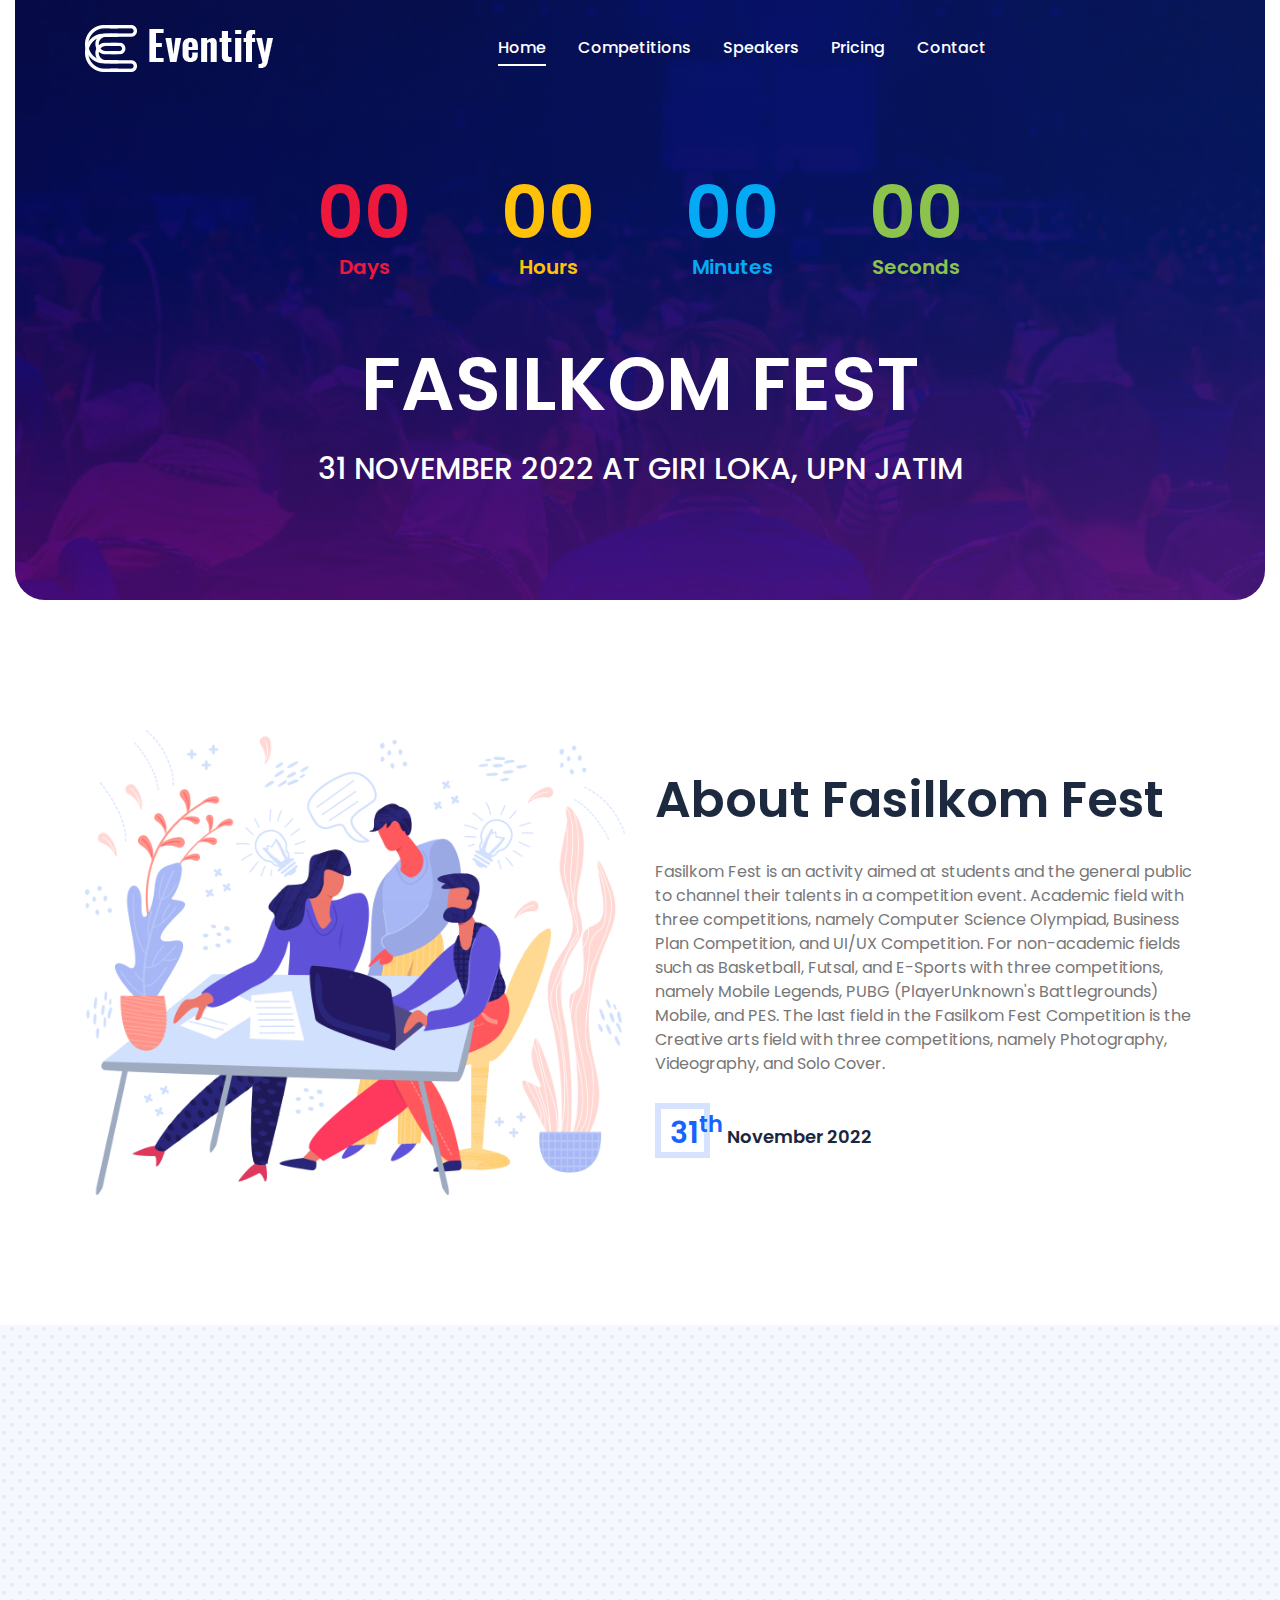
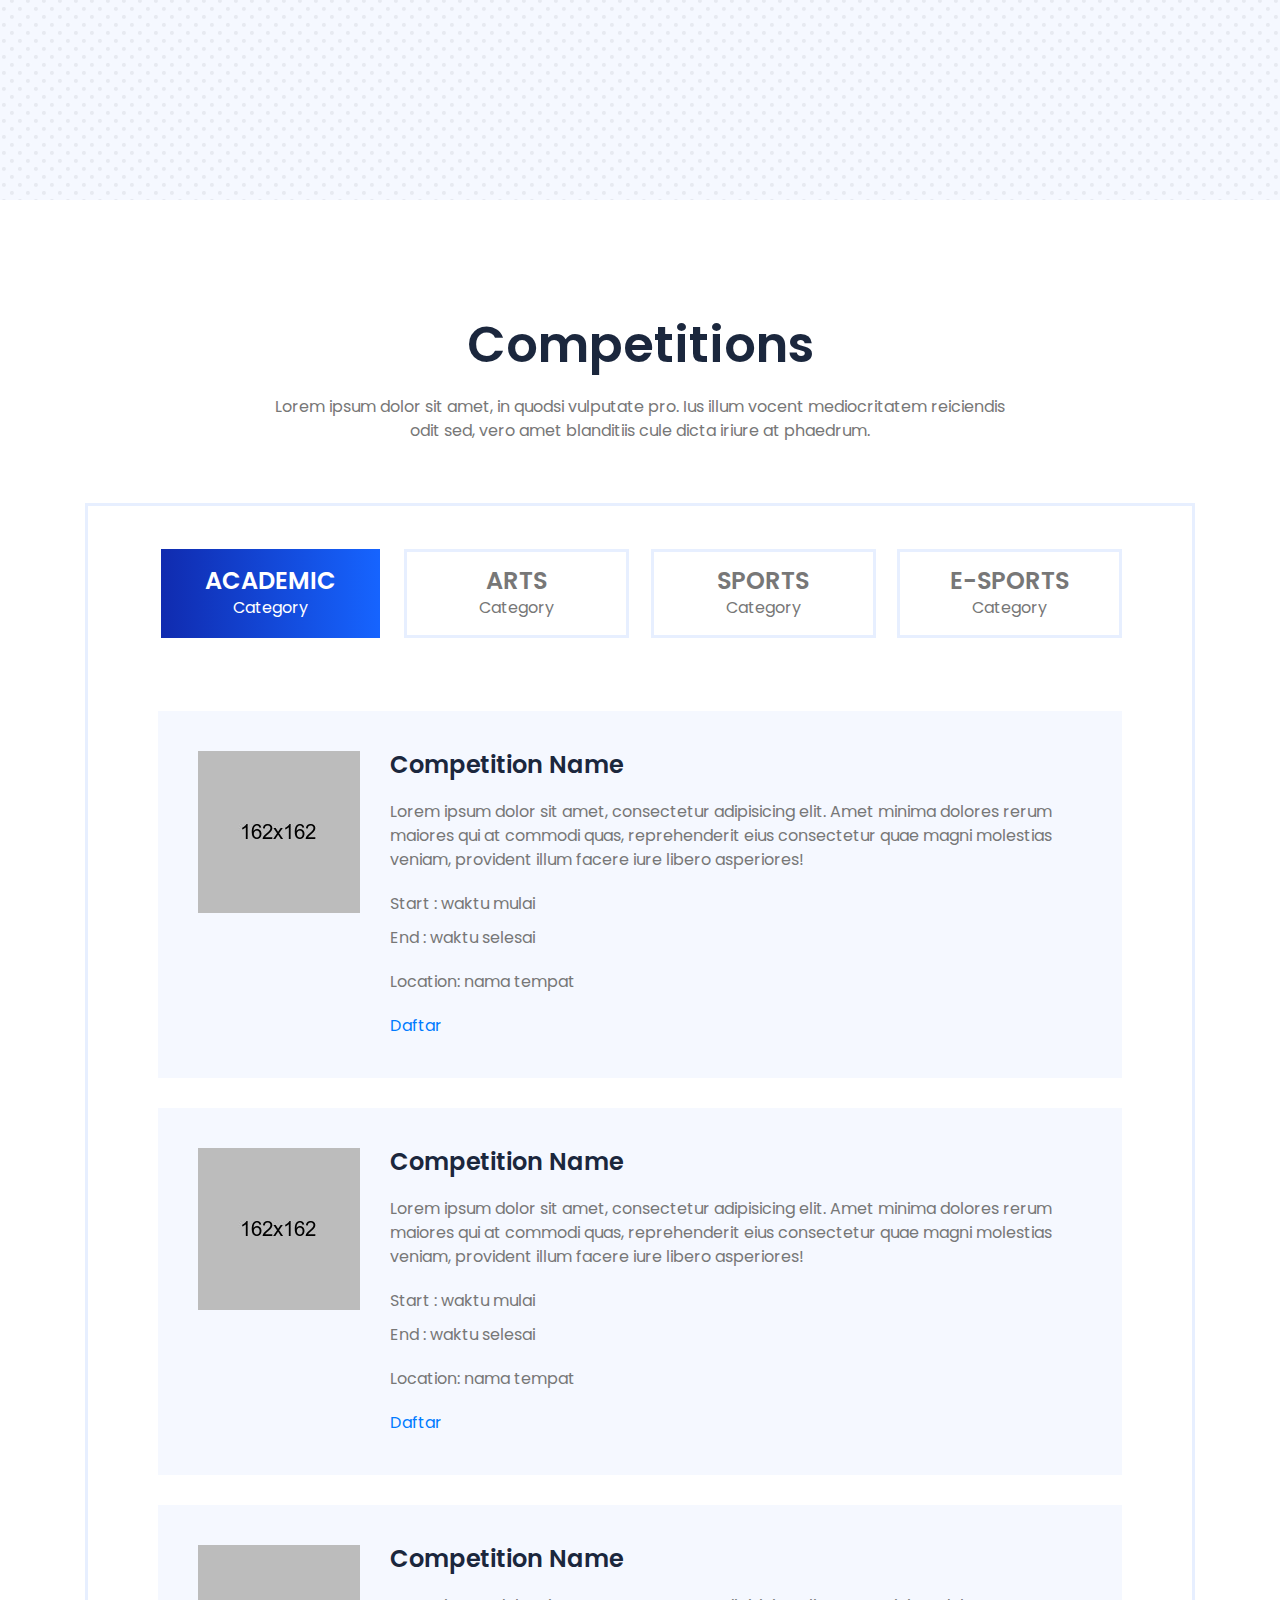
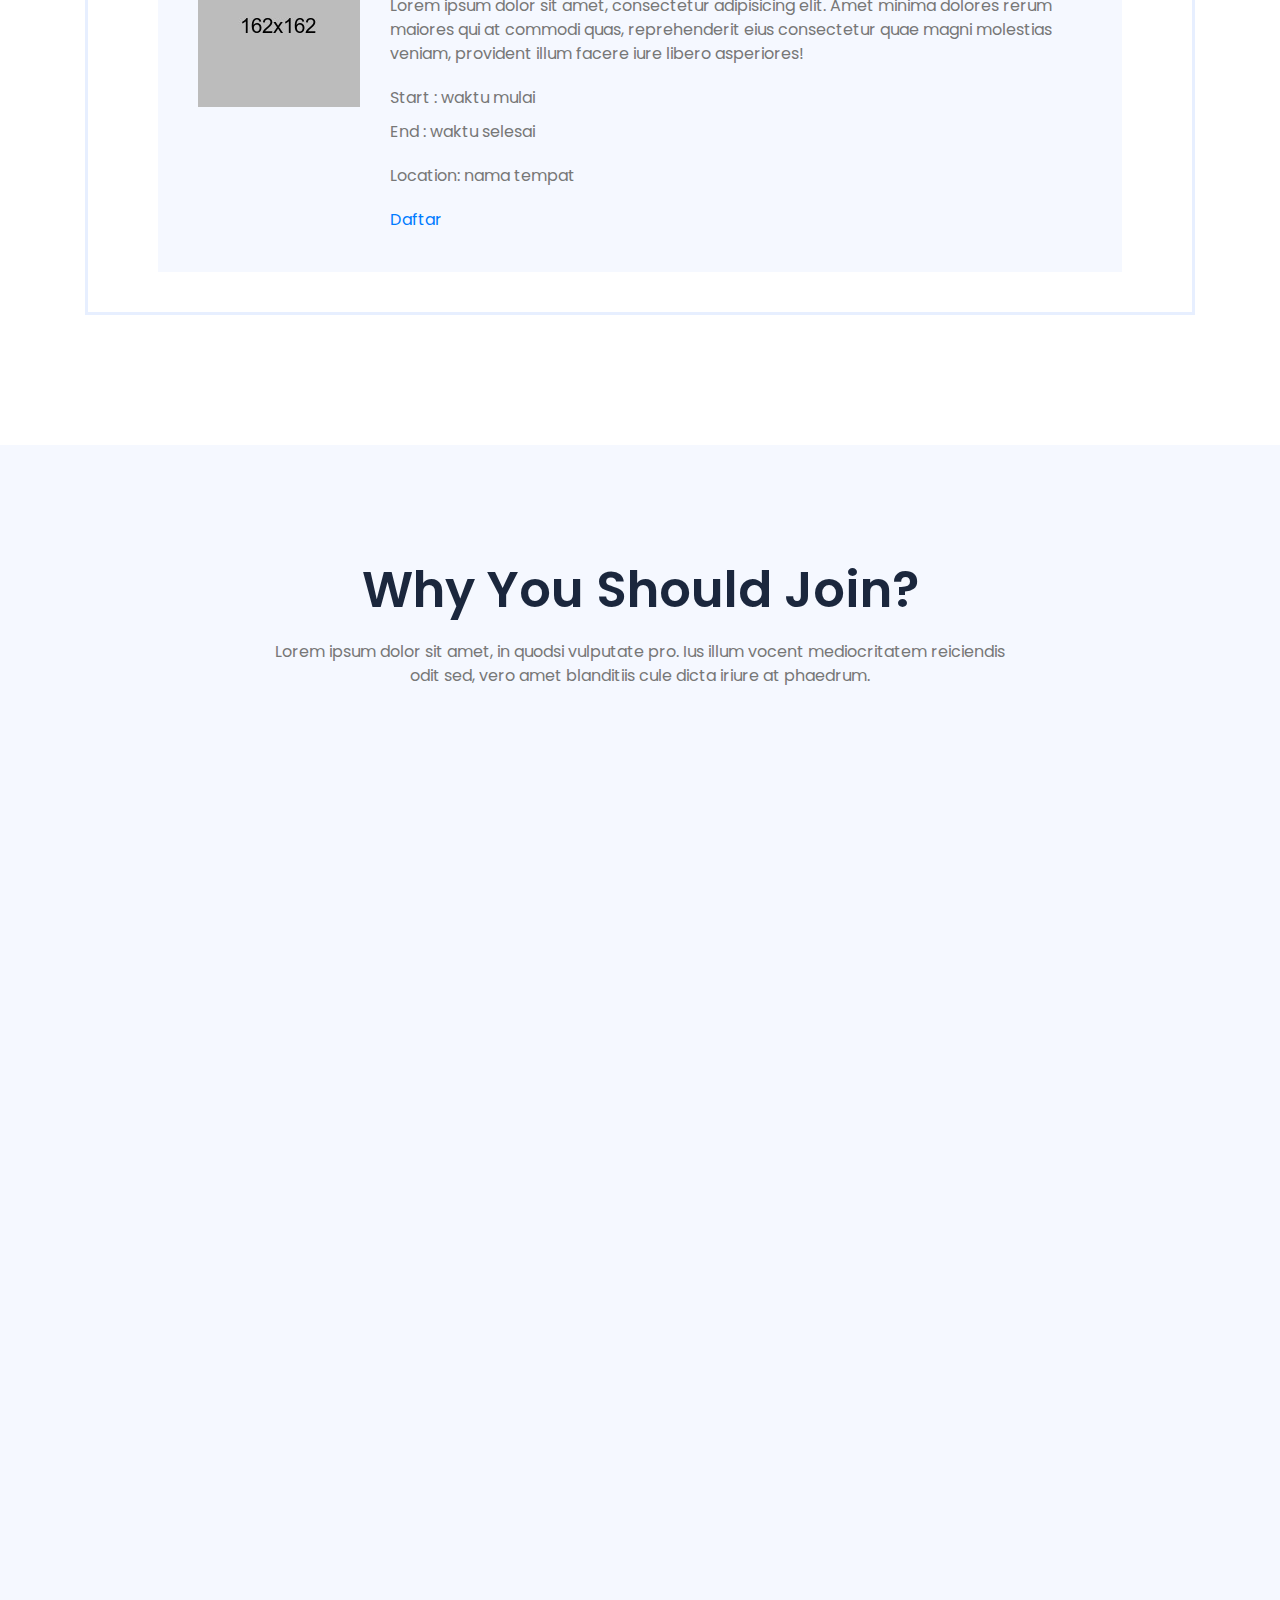
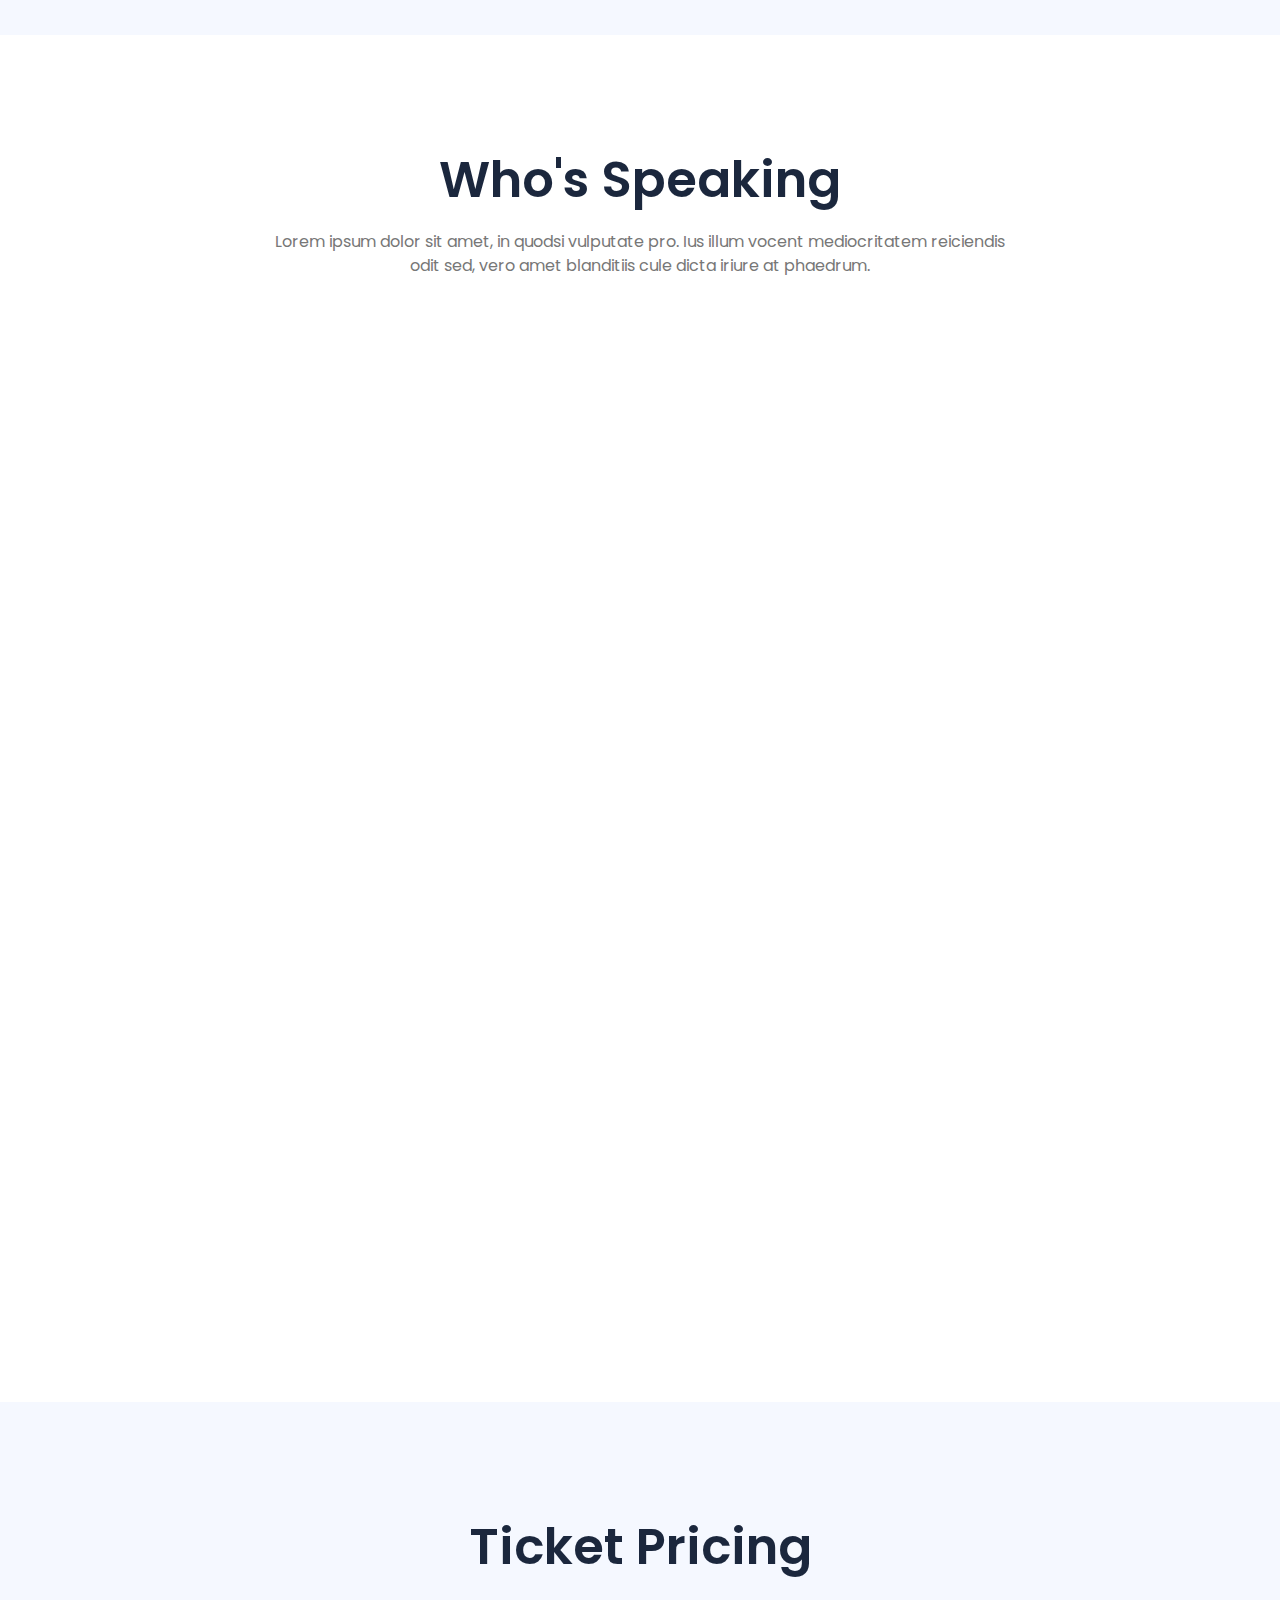
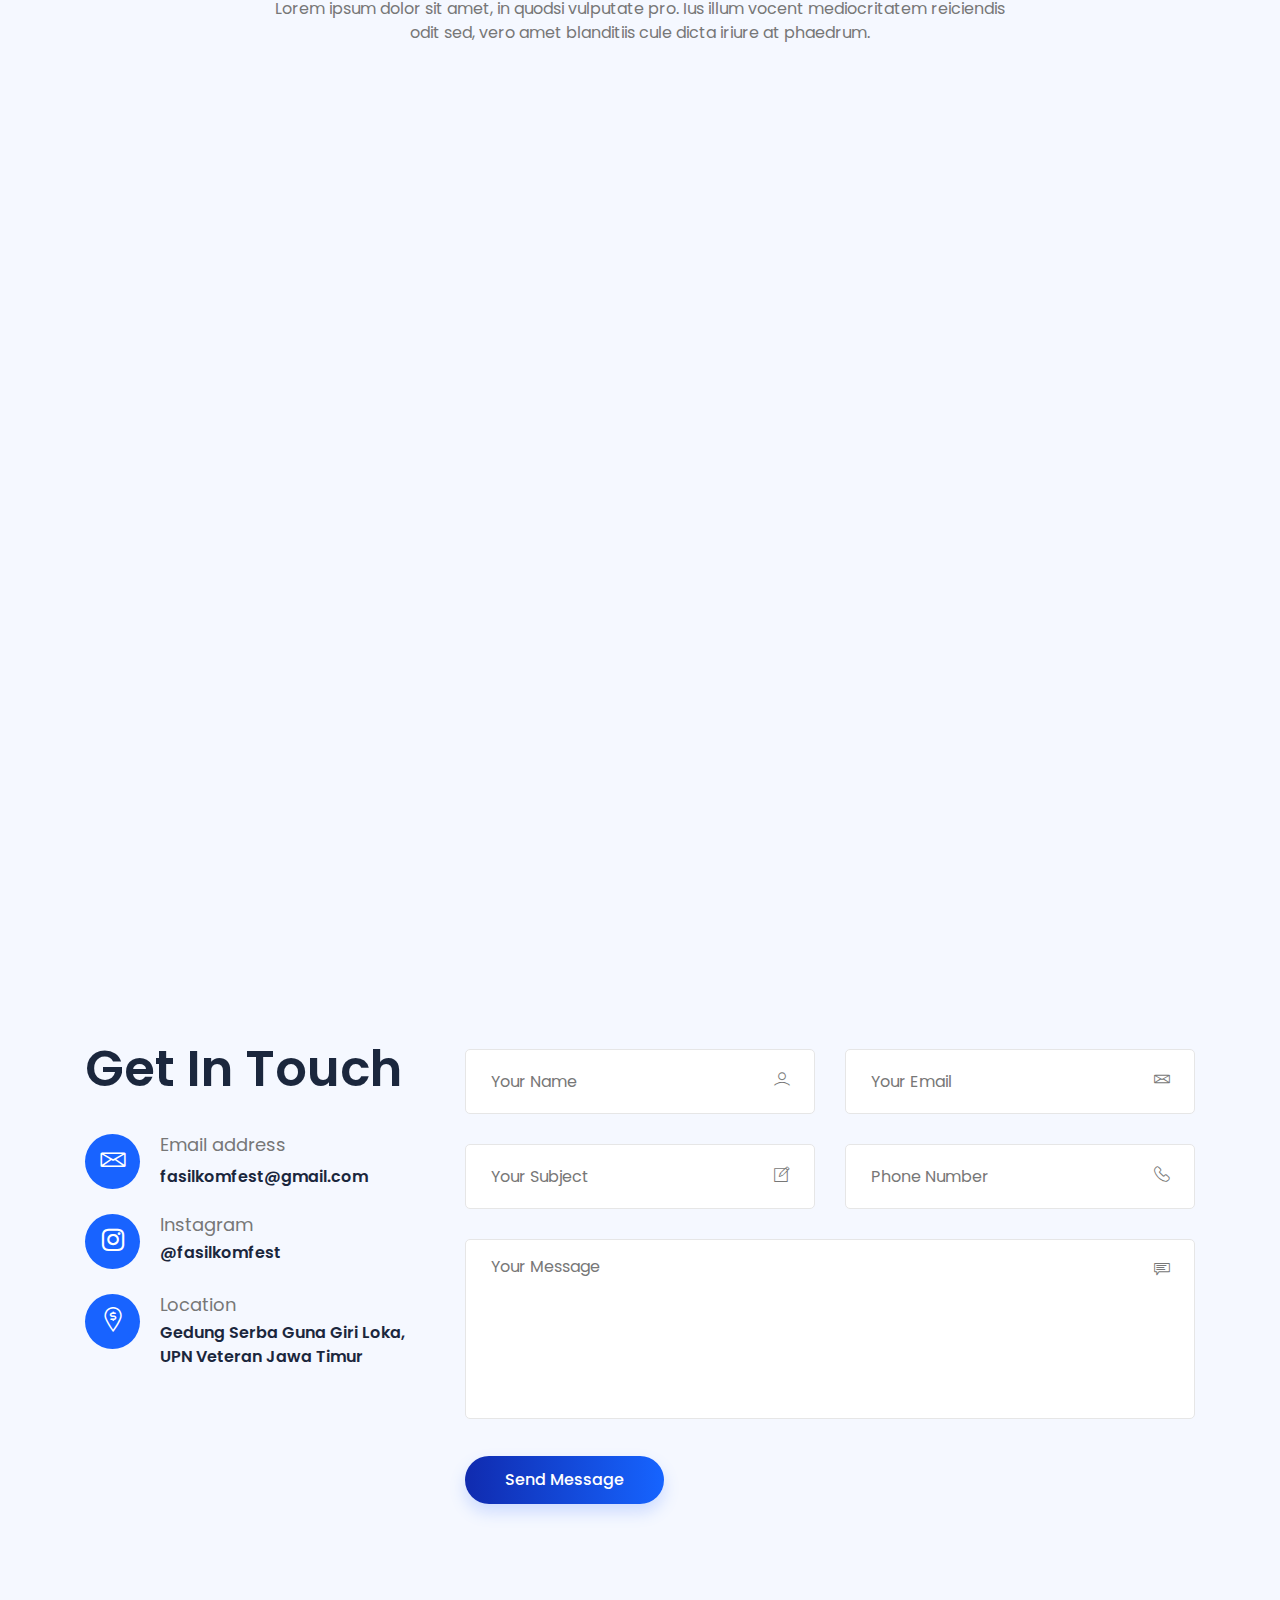
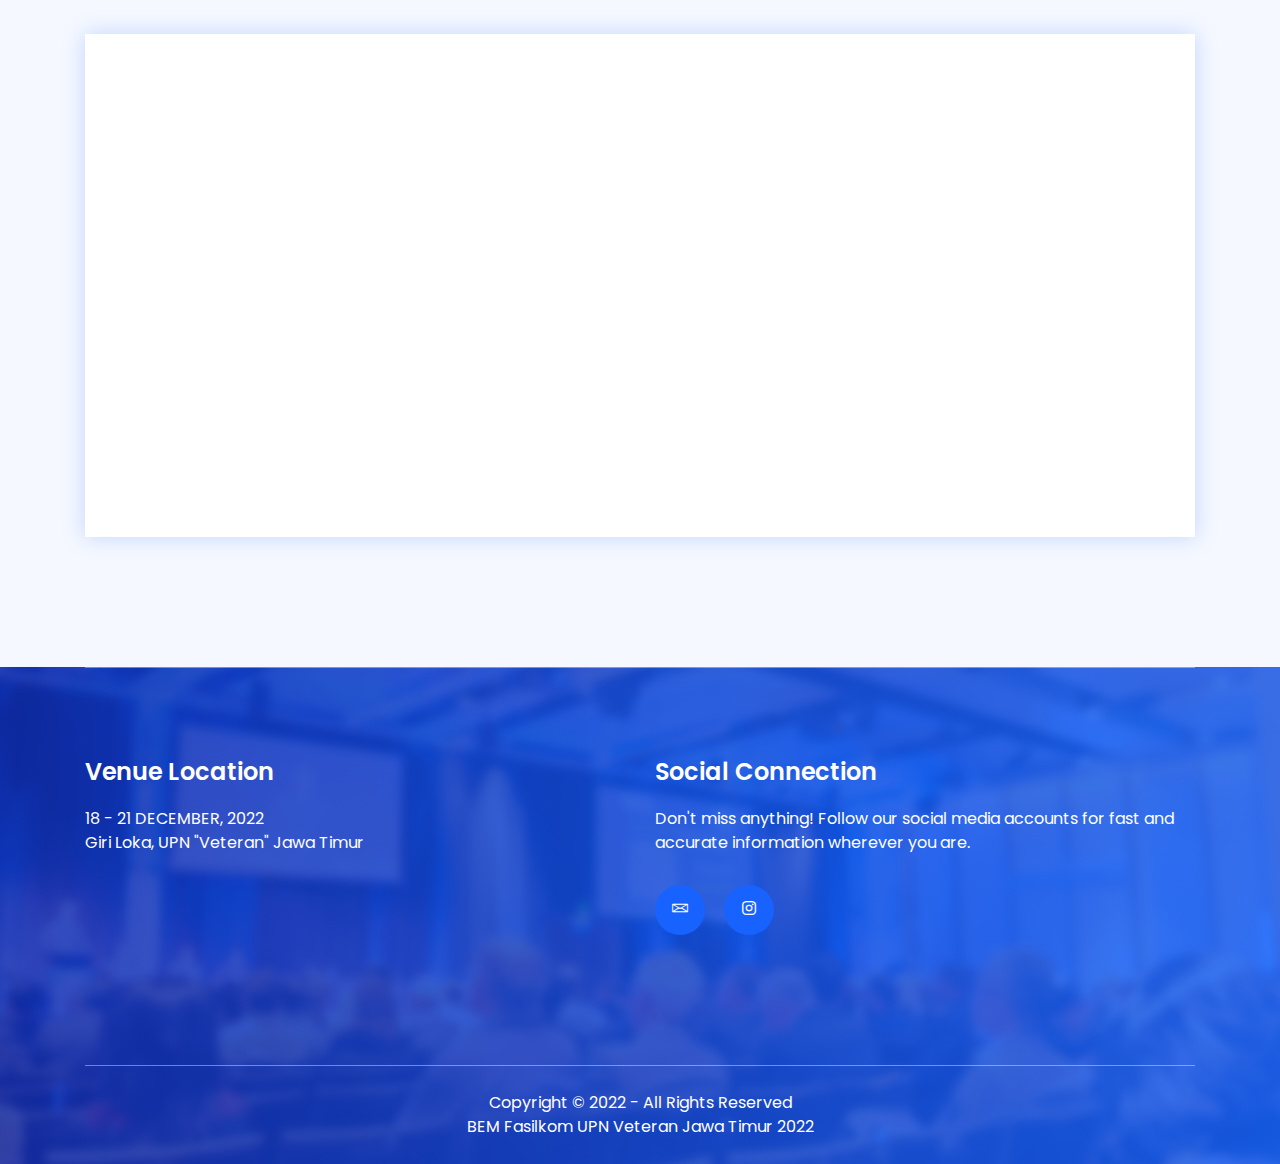
==== commit 11edf59a: "add page detail event & get ticket" ====
--- a/src/index.html
+++ b/src/index.html
@@ -10,7 +10,7 @@
     <meta name="viewport" content="width=device-width, initial-scale=1, shrink-to-fit=no">
 
     <!--====== Title ======-->
-    <title>Homepage - Fasilkom Fest</title>
+    <title>Home - Fasilkom Fest</title>
 
     <!--====== Favicon Icon ======-->
     <link rel="shortcut icon" href="../public/images/favicon.png" type="image/png">
--- a/public/css/style.css
+++ b/public/css/style.css
@@ -1528,3 +1528,171 @@
   .back-to-top:hover {
     color: #fff;
     background-position: right center; }
+
+    @import url("https://fonts.googleapis.com/css2?family=Poppins:ital,wght@0,100;0,200;0,300;0,400;0,500;0,600;0,700;0,800;0,900;1,100;1,200;1,300;1,400;1,500;1,600;1,700;1,800;1,900&display=swap");
+        
+    .content-4-1 .btn:focus,
+    .content-4-1 .btn:active {
+      outline: none !important;
+    }
+
+    .content-4-1 .width-left {
+      width: 0%;
+    }
+
+    .content-4-1 .width-right {
+      width: 100%;
+      height: 100%;
+      padding: 8rem 2rem;
+      background-color: #fcfdff;
+    }
+
+    .content-4-1 .centered {
+      left: 50%;
+      top: 50%;
+      transform: translate(-50%, -50%);
+    }
+
+    .content-4-1 .right {
+      width: 100%;
+    }
+
+    .content-4-1 .title-text {
+      font: 600 1.875rem/2.25rem Poppins, sans-serif;
+      margin-bottom: 0.75rem;
+    }
+
+    .content-4-1 .caption-text {
+      font: 400 0.875rem/1.75rem Poppins, sans-serif;
+      color: #a8adb7;
+    }
+
+    .content-4-1 .input-label {
+      font: 500 1.125rem/1.75rem Poppins, sans-serif;
+      color: #39465b;
+    }
+
+    .content-4-1 .div-input {
+      font: 300 1rem/1.5rem Poppins, sans-serif;
+      padding: 1rem 1.25rem;
+      margin-top: 0.75rem;
+      border-radius: 0.75rem;
+      border: 1px solid #cacbce;
+      color: #2a3240;
+      transition: 0.3s;
+    }
+
+    .content-4-1 .div-input:focus-within {
+      border: 1px solid #2ec49c;
+      color: #2a3240;
+      transition: 0.3s;
+    }
+
+    .content-4-1 .div-input input::placeholder {
+      color: #cacbce;
+      transition: 0.3s;
+    }
+
+    .content-4-1 .div-input:focus-within input::placeholder {
+      color: #2a3240;
+      outline: none;
+      transition: 0.3s;
+    }
+
+    .content-4-1 .div-input .icon-toggle-empty-4-1 path,
+    .content-4-1 .div-input:focus-within .icon path {
+      transition: 0.3;
+      fill: #2ec49c;
+      transition: 0.3s;
+    }
+
+    .content-4-1 .input-field {
+      font: 300 1rem/1.5rem Poppins, sans-serif;
+      width: 100%;
+      background-color: #fcfdff;
+      transition: 0.3s;
+    }
+
+    .content-4-1 .input-field:focus {
+      outline: none;
+      transition: 0.3s;
+    }
+
+    .content-4-1 .forgot-password {
+      font: 400 0.875rem/1.25rem Poppins, sans-serif;
+      color: #cacbce;
+      transition: 0.3s;
+      text-decoration: none;
+    }
+
+    .content-4-1 .forgot-password:hover {
+      color: #2a3240;
+    }
+
+    .content-4-1 .btn-fill {
+      font: 500 1.25rem/1.75rem Poppins, sans-serif;
+      background-image: linear-gradient(rgba(91, 203, 173, 1),
+          rgba(39, 194, 153, 1));
+      padding: 0.75rem 1rem;
+      margin-top: 2.25rem;
+      border-radius: 0.75rem;
+      transition: 0.5s;
+    }
+
+    .content-4-1 .btn-fill:hover {
+      background-image: linear-gradient(#2ec49c, #2ec49c);
+      transition: 0.5s;
+    }
+
+    .content-4-1 .bottom-caption {
+      font: 400 0.875rem/1.25rem Poppins, sans-serif;
+      margin-top: 2rem;
+      color: #2a3240;
+    }
+
+    .content-4-1 .green-bottom-caption {
+      color: #2ec49c;
+      font-weight: 500;
+    }
+
+    .content-4-1 .green-bottom-caption:hover {
+      color: #2ec49c;
+      cursor: pointer;
+      text-decoration: underline;
+    }
+
+    @media (min-width: 576px) {
+      .content-4-1 .width-right {
+        padding: 8rem 4rem;
+      }
+
+      .content-4-1 .right {
+        width: 58.333333%;
+      }
+    }
+
+    @media (min-width: 768px) {
+      .content-4-1 .right {
+        width: 66.666667%;
+      }
+    }
+
+    @media (min-width: 992px) {
+      .content-4-1 .width-left {
+        width: 48%;
+      }
+
+      .content-4-1 .width-right {
+        width: 52%;
+      }
+
+      .content-4-1 .right {
+        width: 75%;
+      }
+    }
+
+    @media (min-width: 1200px) {
+      .content-4-1 .right {
+        width: 58.333333%;
+      }
+    }